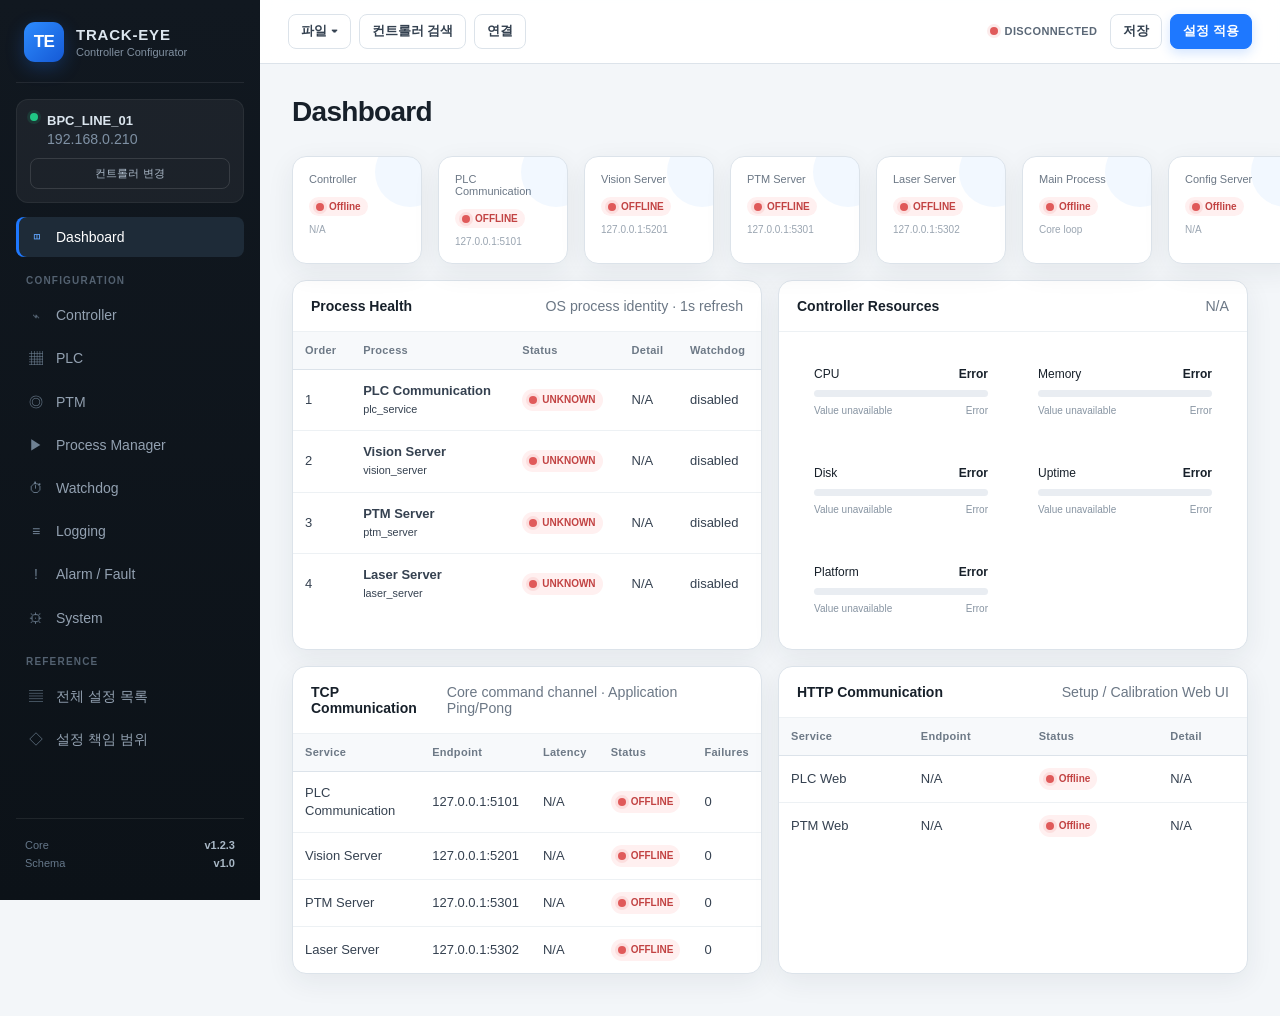
==== web/index.html @ 490f55fb "first commit" ====
<!DOCTYPE html>
<html lang="ko">
<head>
  <meta charset="UTF-8" />
  <meta name="viewport" content="width=device-width, initial-scale=1.0" />
  <title>TRACK-EYE Controller Configurator</title>
  <link rel="stylesheet" href="assets/css/styles.css" />
</head>
<body>
  <div class="app-shell">
    <aside class="sidebar">
      <div class="brand">
        <div class="brand-mark">TE</div>
        <div>
          <strong>TRACK-EYE</strong>
          <span>Controller Configurator</span>
        </div>
      </div>

      <div class="controller-summary">
        <div class="summary-row">
          <span class="status-dot online"></span>
          <div>
            <strong>BPC_LINE_01</strong>
            <small>192.168.0.210</small>
          </div>
        </div>
        <button class="ghost small" id="changeControllerBtn">컨트롤러 변경</button>
      </div>

      <nav class="nav" id="sidebarNav">
        <button class="nav-item active" data-view="dashboard"><span>◫</span>Dashboard</button>
        <div class="nav-label">CONFIGURATION</div>
        <button class="nav-item" data-view="controller"><span>⌁</span>Controller</button>
        <button class="nav-item" data-view="plc"><span>▦</span>PLC</button>
        <button class="nav-item" data-view="ptm"><span>◎</span>PTM</button>
        <button class="nav-item" data-view="services"><span>▶</span>Process Manager</button>
        <button class="nav-item" data-view="process"><span>⏱</span>Watchdog</button>
        <button class="nav-item" data-view="logging"><span>≡</span>Logging</button>
        <button class="nav-item" data-view="alarm"><span>!</span>Alarm / Fault</button>
        <button class="nav-item" data-view="system"><span>⚙</span>System</button>
        <div class="nav-label">REFERENCE</div>
        <button class="nav-item" data-view="settings"><span>▤</span>전체 설정 목록</button>
        <button class="nav-item" data-view="scope"><span>◇</span>설정 책임 범위</button>
      </nav>

      <div class="sidebar-footer">
        <div class="version-line"><span>Core</span><strong>v1.2.3</strong></div>
        <div class="version-line"><span>Schema</span><strong>v1.0</strong></div>
      </div>
    </aside>

    <main class="main">
      <header class="topbar">
        <div class="topbar-left">
          <div class="file-menu-wrap">
            <button class="toolbar-btn" id="fileMenuBtn">파일 ▾</button>
            <div class="dropdown hidden" id="fileMenu">
              <button data-file-action="new">새 파일</button>
              <button data-file-action="open">파일 불러오기</button>
              <button data-file-action="save">파일 저장</button>
              <div class="divider"></div>
              <button data-file-action="export">설정 내보내기</button>
            </div>
          </div>
          <button class="toolbar-btn" id="discoverBtn">컨트롤러 검색</button>
          <button class="toolbar-btn" id="connectBtn">연결 해제</button>
        </div>
        <div class="topbar-right">
          <span class="connection-badge"><span class="status-dot online"></span>CONNECTED</span>
          <button class="secondary" id="saveBtn">저장</button>
          <button class="primary" id="applyBtn">설정 적용</button>
        </div>
      </header>

      <section class="content">
        <div class="page-head">
          <div>
            <h1 id="pageTitle">Dashboard</h1>
          </div>
          <div class="page-actions" id="pageActions"></div>
        </div>

        <div id="viewRoot"></div>
      </section>
    </main>
  </div>

  <div class="modal-backdrop hidden" id="modalBackdrop">
    <div class="modal">
      <div class="modal-head">
        <div>
          <div class="eyebrow">UDP BROADCAST DISCOVERY</div>
          <h2>검색된 컨트롤러</h2>
        </div>
        <button class="icon-btn" id="closeModalBtn">×</button>
      </div>
      <div class="scan-line"><span></span></div>
      <div id="controllerResults"></div>
      <div class="modal-foot">
        <button class="secondary" id="rescanBtn">다시 검색</button>
        <button class="primary" id="selectControllerBtn">선택한 컨트롤러 연결</button>
      </div>
    </div>
  </div>

  <div class="external-web-modal hidden" id="externalWebModal" role="dialog" aria-modal="true" aria-labelledby="externalWebModalTitle">
    <div class="external-web-dialog">
      <div class="external-web-modal-head">
        <div>
          <strong id="externalWebModalTitle">Web UI</strong>
          <small class="mono" id="externalWebModalUrl"></small>
        </div>
        <button class="icon-btn" id="externalWebModalClose" type="button" aria-label="닫기">×</button>
      </div>
      <iframe id="externalWebModalFrame" title="External Web UI"></iframe>
    </div>
  </div>

  <div class="toast" id="toast"></div>
  <input type="file" id="projectFileInput" accept=".tre" hidden />

  <script src="assets/js/data.js"></script>
  <script src="assets/js/plc_map_data.js"></script>
  <script type="module" src="assets/js/app.js"></script>
</body>
</html>
---- web/assets/css/styles.css ----
:root {
  --bg: #f3f6f9;
  --panel: #ffffff;
  --panel-soft: #f8fafc;
  --text: #17202a;
  --muted: #6b7785;
  --line: #dce3ea;
  --line-strong: #c8d0d9;
  --nav: #111820;
  --nav-2: #1a232d;
  --accent: #1e78ff;
  --accent-soft: #e9f2ff;
  --green: #14a46f;
  --green-soft: #e9f8f2;
  --red: #d94b4b;
  --red-soft: #fff0f0;
  --orange: #e38b2c;
  --orange-soft: #fff4e7;
  --purple: #7057d9;
  --shadow: 0 8px 28px rgba(33, 48, 63, 0.07);
  --radius: 14px;
}

* { box-sizing: border-box; }
html, body { margin: 0; height: 100%; font-family: Inter, Pretendard, "Noto Sans KR", "Segoe UI", sans-serif; font-size: 17px; color: var(--text); background: var(--bg); }
button, input, select, textarea { font: inherit; }
button { cursor: pointer; }

.app-shell { min-height: 100vh; display: grid; grid-template-columns: 260px 1fr; }
.sidebar { background: linear-gradient(180deg, var(--nav), #0c1218); color: #dce6ef; padding: 22px 16px; display: flex; flex-direction: column; position: sticky; top: 0; height: 100vh; overflow: auto; }
.brand { display: flex; align-items: center; gap: 12px; padding: 0 8px 20px; border-bottom: 1px solid rgba(255,255,255,.08); }
.brand-mark { width: 40px; height: 40px; border-radius: 11px; background: linear-gradient(135deg, #2d8cff, #1559d5); display: grid; place-items: center; font-weight: 800; letter-spacing: -.5px; color: white; box-shadow: 0 6px 18px rgba(30,120,255,.25); }
.brand strong { display: block; font-size: 15px; letter-spacing: .8px; }
.brand span { display: block; margin-top: 3px; color: #8190a0; font-size: 11px; }
.controller-summary { margin: 16px 0 10px; padding: 13px; border-radius: 12px; background: rgba(255,255,255,.05); border: 1px solid rgba(255,255,255,.06); }
.summary-row { display: flex; gap: 9px; align-items: flex-start; }
.summary-row strong { display:block; font-size: 13px; }
.summary-row small { display:block; margin-top: 3px; color: #7f91a4; }
.status-dot { display: inline-block; width: 8px; height: 8px; border-radius: 50%; background: #8190a0; flex: none; }
.status-dot.online { background: #20c985; box-shadow: 0 0 0 3px rgba(32,201,133,.13); }
.status-dot.warn { background: #f0aa3c; box-shadow: 0 0 0 3px rgba(240,170,60,.12); }
.status-dot.offline { background: #e05a5a; box-shadow: 0 0 0 3px rgba(224,90,90,.12); }
.ghost.small { margin-top: 11px; width: 100%; padding: 7px 9px; background: transparent; border: 1px solid rgba(255,255,255,.12); color: #aebccb; border-radius: 8px; font-size: 11px; }
.nav { display: flex; flex-direction: column; gap: 3px; margin-top: 4px; }
.nav-label { color: #536170; font-size: 10px; font-weight: 700; letter-spacing: 1.2px; margin: 15px 10px 6px; }
.nav-item { border: 0; background: transparent; color: #93a1b1; padding: 11px 11px; text-align: left; border-radius: 8px; display: flex; align-items: center; gap: 11px; font-size: 14px; line-height: 1.3; transition: .15s ease; }
.nav-item span { width: 18px; text-align: center; color: #6f8193; }
.nav-item:hover { background: rgba(255,255,255,.05); color: white; }
.nav-item.active { background: #1e2b38; color: #fff; box-shadow: inset 3px 0 0 var(--accent); }
.nav-item.active span { color: #62a6ff; }
.sidebar-footer { margin-top: auto; padding: 14px 9px 3px; border-top: 1px solid rgba(255,255,255,.08); }
.version-line { display: flex; justify-content: space-between; margin: 6px 0; font-size: 11px; color: #657789; }
.version-line strong { color: #a9b8c6; font-weight: 600; }

.main { min-width: 0; }
.topbar { height: 64px; background: rgba(255,255,255,.93); backdrop-filter: blur(10px); border-bottom: 1px solid var(--line); display:flex; align-items:center; justify-content:space-between; padding: 0 28px; position: sticky; top: 0; z-index: 20; }
.topbar-left, .topbar-right { display:flex; align-items:center; gap:8px; }
.toolbar-btn, .secondary, .primary, .icon-btn { border-radius: 8px; border: 1px solid var(--line); background: white; color: #344150; padding: 8px 12px; font-size: 13px; line-height: 1.3; font-weight: 600; }
.toolbar-btn:hover, .secondary:hover { background: #f6f8fa; }
.primary { background: var(--accent); border-color: var(--accent); color: white; box-shadow: 0 4px 12px rgba(30,120,255,.2); }
.primary:hover { background:#126beb; }
.connection-badge { display:flex; align-items:center; gap:7px; color: #5b6877; font-size: 11px; font-weight: 700; margin-right: 5px; letter-spacing:.4px; }
.file-menu-wrap { position:relative; }
.dropdown { position:absolute; top: 39px; left:0; background:white; min-width:190px; padding:7px; border:1px solid var(--line); border-radius:10px; box-shadow:var(--shadow); z-index:100; }
.dropdown button { display:block; width:100%; text-align:left; padding:10px; border:0; border-radius:6px; background:transparent; color:#354252; font-size:13px; line-height:1.3; }
.dropdown button:hover { background:#f3f6f9; }
.dropdown .divider { height:1px; background:var(--line); margin:5px 0; }
.hidden { display:none !important; }

.content { padding: 28px 32px 42px; max-width: 1680px; margin: 0 auto; }
.page-head { display:flex; justify-content:space-between; gap:20px; align-items:flex-end; margin-bottom:22px; }
.page-head h1 { margin: 4px 0 6px; font-size: 28px; letter-spacing:-.7px; }
.page-head p { margin:0; color:var(--muted); font-size:13px; }
.eyebrow { color:#7d8b99; font-size:10px; letter-spacing:1.3px; font-weight:700; }
.page-actions { display:flex; gap:8px; }

.grid { display:grid; gap:16px; }
.grid.status { grid-template-columns: repeat(7, minmax(130px,1fr)); }
.grid.two { grid-template-columns: 1fr 1fr; }
.grid.three { grid-template-columns: repeat(3,1fr); }
.card { background:var(--panel); border:1px solid var(--line); border-radius:var(--radius); box-shadow:var(--shadow); }
.card-head { display:flex; justify-content:space-between; align-items:center; padding:17px 18px; border-bottom:1px solid #edf1f4; }
.card-head h3 { margin:0; font-size:14px; }
.card-head small { color:var(--muted); }
.card-body { padding:18px; }
.status-card { padding:16px; min-height:104px; position:relative; overflow:hidden; }
.status-card:after { content:""; position:absolute; width:70px; height:70px; border-radius:50%; background:rgba(30,120,255,.055); right:-24px; top:-20px; }
.status-card .kicker { font-size:11px; color:var(--muted); margin-bottom:12px; }
.status-card strong { font-size:14px; display:flex; align-items:center; gap:8px; }
.status-card small { display:block; margin-top:8px; color:#9aa5b1; font-size:10px; }

.section-gap { margin-top:16px; }
.table-wrap { overflow:auto; }
table { width:100%; border-collapse:collapse; }
th { background:#f7f9fb; color:#6d7986; font-size:11px; line-height:1.35; text-transform:none; letter-spacing:.3px; text-align:left; padding:11px 12px; border-bottom:1px solid var(--line); white-space:nowrap; }
td { padding:12px; border-bottom:1px solid #edf1f4; font-size:13px; line-height:1.4; color:#354150; vertical-align:middle; }
tr:last-child td { border-bottom:0; }
tr:hover td { background:#fbfcfd; }
.badge { display:inline-flex; align-items:center; gap:5px; padding:4px 7px; border-radius:999px; font-size:10px; font-weight:700; }
.badge.green { background:var(--green-soft); color:#0b8a5b; }
.badge.red { background:var(--red-soft); color:#c24343; }
.badge.orange { background:var(--orange-soft); color:#bf711e; }
.badge.blue { background:var(--accent-soft); color:#2165c5; }
.badge.purple { background:#f0edff; color:#604bbb; }

.resource-row { display:grid; grid-template-columns: 1fr 1fr; gap:16px; }
.resource { padding:17px; }
.resource-head { display:flex; justify-content:space-between; font-size:12px; margin-bottom:9px; }
.progress { height:7px; background:#e9edf2; border-radius:999px; overflow:hidden; }
.progress > i { display:block; height:100%; border-radius:999px; background:linear-gradient(90deg,#2c83ff,#1c68dc); }
.resource-meta { display:flex; justify-content:space-between; color:#8794a2; font-size:10px; margin-top:8px; }

.tabs { display:flex; gap:6px; padding:7px; background:#edf2f6; width:max-content; border-radius:10px; margin-bottom:16px; flex-wrap:wrap; }
.tab { border:0; background:transparent; color:#687583; border-radius:7px; padding:7px 11px; font-size:11px; font-weight:700; }
.tab.active { background:white; color:#263545; box-shadow:0 2px 7px rgba(0,0,0,.06); }
.form-card { padding:0; }
.form-section-title { padding:17px 20px 11px; font-size:13px; font-weight:750; color:#263545; }
.form-grid { display:grid; grid-template-columns:repeat(2,minmax(260px,1fr)); border-top:1px solid #edf1f4; }
.form-field { display:grid; grid-template-columns: minmax(145px,.72fr) minmax(160px,1fr); gap:18px; align-items:center; min-height:68px; padding:12px 18px; border-bottom:1px solid #edf1f4; }
.form-field:nth-child(odd) { border-right:1px solid #edf1f4; }
.field-label strong { display:block; font-size:12px; margin-bottom:4px; }
.field-label small { color:#8995a2; font-size:10px; line-height:1.35; display:block; }
.field-control input, .field-control select, .field-control textarea { width:100%; border:1px solid var(--line-strong); border-radius:7px; padding:8px 10px; background:white; color:#263545; font-size:12px; outline:none; }
.field-control input:focus, .field-control select:focus, .field-control textarea:focus { border-color:#7fb1f9; box-shadow:0 0 0 3px rgba(30,120,255,.08); }
.field-control input[readonly] { background:#f5f7f9; color:#74818f; }
.field-control textarea { min-height:68px; resize:vertical; }
.switch { position:relative; width:38px; height:21px; display:inline-block; }
.switch input { opacity:0; width:0; height:0; }
.slider { position:absolute; inset:0; border-radius:999px; background:#bec7d0; transition:.2s; }
.slider:before { content:""; position:absolute; width:15px; height:15px; left:3px; top:3px; border-radius:50%; background:white; transition:.2s; box-shadow:0 1px 4px rgba(0,0,0,.25); }
.switch input:checked + .slider { background:var(--accent); }
.switch input:checked + .slider:before { transform:translateX(17px); }
.priority { margin-left:7px; font-size:9px; font-weight:700; padding:2px 5px; border-radius:4px; vertical-align:1px; }
.priority.required { background:#e9f2ff; color:#2865b9; }
.priority.recommended { background:#eef7f3; color:#328263; }
.priority.optional { background:#f4f2f8; color:#75688b; }
.priority.advanced { background:#fff2dd; color:#ac6d19; }

.searchbar { display:flex; gap:8px; align-items:center; margin-bottom:12px; }
.searchbar input, .searchbar select { border:1px solid var(--line); background:white; border-radius:8px; padding:9px 10px; font-size:12px; min-width:180px; }
.searchbar input { flex:1; min-width:260px; }
.count-pill { font-size:10px; color:#6e7b88; background:#edf2f6; border-radius:999px; padding:6px 9px; }

.process-card { display:grid; grid-template-columns:50px 1.3fr 1.7fr repeat(3,.7fr) 1.2fr auto; align-items:center; gap:10px; padding:13px 15px; border-bottom:1px solid #edf1f4; }
.process-card:last-child { border-bottom:0; }
.process-order { width:31px; height:31px; display:grid; place-items:center; border-radius:8px; background:#eef4fb; color:#376ba9; font-weight:800; font-size:11px; }
.process-name strong { display:block; font-size:12px; }
.process-name small, .process-role { color:#7e8a97; font-size:10px; }
.process-actions { display:flex; gap:5px; flex-wrap:wrap; }
.mini-btn { border:1px solid var(--line); background:white; padding:6px 8px; border-radius:6px; font-size:10px; color:#425061; }
.mini-btn:hover { background:#f5f8fa; }
.mini-btn:disabled { opacity:.45; cursor:not-allowed; background:#f7f9fb; }

.scope-grid { display:grid; grid-template-columns:repeat(4,1fr); gap:14px; }
.scope-card { padding:16px; }
.scope-card h3 { margin:0 0 12px; font-size:13px; }
.scope-card ul { padding:0; margin:0; list-style:none; }
.scope-card li { font-size:11px; color:#667381; padding:7px 0; border-bottom:1px dashed #e2e7eb; line-height:1.4; }
.scope-card li:last-child { border-bottom:0; }

.notice { border:1px solid #f0d8aa; background:#fff9ed; color:#7f642b; border-radius:10px; padding:12px 14px; font-size:11px; line-height:1.5; }
.empty { text-align:center; color:#8d99a5; padding:50px 20px; }

.modal-backdrop { position:fixed; inset:0; background:rgba(12,18,24,.58); z-index:200; display:grid; place-items:center; padding:20px; }
.modal { width:min(780px, 96vw); background:white; border-radius:16px; box-shadow:0 30px 80px rgba(0,0,0,.25); overflow:hidden; }
.modal-head { display:flex; align-items:center; justify-content:space-between; padding:20px 22px 15px; }
.modal-head h2 { margin:4px 0 0; font-size:20px; }
.icon-btn { width:34px; height:34px; padding:0; font-size:20px; }
.scan-line { height:2px; background:#e8edf2; overflow:hidden; }
.scan-line span { display:block; height:100%; width:35%; background:linear-gradient(90deg,transparent,#2d86ff,transparent); animation:scan 1.4s infinite linear; }
@keyframes scan { from{ transform:translateX(-110%);} to{transform:translateX(320%);} }
.controller-result { display:grid; grid-template-columns:auto 1fr auto auto; gap:14px; align-items:center; padding:14px 22px; border-bottom:1px solid #edf1f4; }
.controller-result:hover { background:#fbfcfd; }
.controller-result.selected { background:#f1f7ff; }
.controller-result input { accent-color:var(--accent); }
.controller-result strong { display:block; font-size:12px; }
.controller-result small { color:#84909c; font-size:10px; }
.modal-foot { display:flex; justify-content:flex-end; gap:8px; padding:15px 22px 20px; background:#f8fafb; }
.toast { position:fixed; right:24px; bottom:24px; background:#17222d; color:white; padding:11px 15px; border-radius:9px; font-size:12px; box-shadow:0 10px 30px rgba(0,0,0,.2); opacity:0; transform:translateY(10px); pointer-events:none; transition:.2s; z-index:300; }
.toast.show { opacity:1; transform:translateY(0); }

@media (max-width: 1200px) {
  .grid.status { grid-template-columns: repeat(4, 1fr); }
  .form-grid { grid-template-columns: 1fr; }
  .form-field:nth-child(odd) { border-right:0; }
  .scope-grid { grid-template-columns:repeat(2,1fr); }
  .process-card { grid-template-columns:44px 1fr 1.5fr repeat(2,.7fr) auto; }
  .process-card .hide-mid { display:none; }
}
@media (max-width: 820px) {
  .app-shell { grid-template-columns:1fr; }
  .sidebar { position:relative; height:auto; }
  .nav { display:grid; grid-template-columns:repeat(2,1fr); }
  .nav-label { grid-column:1/-1; }
  .main { min-width:0; }
  .topbar { position:relative; padding:10px 14px; height:auto; flex-wrap:wrap; gap:8px; }
  .content { padding:20px 14px 34px; }
  .grid.status { grid-template-columns:repeat(2,1fr); }
  .grid.two, .grid.three, .resource-row, .scope-grid { grid-template-columns:1fr; }
  .form-field { grid-template-columns:1fr; gap:8px; }
  .page-head { align-items:flex-start; flex-direction:column; }
}

/* ===== TRACK-EYE v2 additions ===== */
.mono, .mono-cell, .process-script, .memory-range, .api-console pre {
  font-family: "Cascadia Code", "SFMono-Regular", Consolas, "Liberation Mono", monospace;
}
.address-input-wrap { display:grid; grid-template-columns:1fr auto; gap:8px; align-items:center; }
.address-input-wrap span { color:#8b97a3; font-size:9px; white-space:nowrap; }
.input-invalid { border-color:#d94b4b !important; box-shadow:0 0 0 3px rgba(217,75,75,.09) !important; }

.metric-pairs { display:grid; grid-template-columns:1fr 1fr; gap:10px; }
.metric-pairs > div { border:1px solid #e6ebef; background:#fafbfd; border-radius:10px; padding:13px; }
.metric-pairs span, .metric-pairs small { display:block; color:#7c8996; font-size:10px; }
.metric-pairs strong { display:block; font-size:16px; margin:5px 0 4px; letter-spacing:-.3px; }
.notice.compact { padding:10px 12px; font-size:10.5px; }

.map-card { overflow:hidden; }
.map-head { gap:16px; }
.map-base-chips { display:flex; gap:6px; flex-wrap:wrap; justify-content:flex-end; }
.map-toolbar { padding:14px 16px 10px; border-bottom:1px solid #edf1f4; background:#fbfcfd; }
.map-sheet-tabs { display:flex; flex-wrap:wrap; gap:6px; margin-bottom:10px; }
.map-sheet-tab { border:1px solid #dbe3ea; background:white; color:#667482; padding:7px 10px; border-radius:7px; font-size:10.5px; font-weight:700; }
.map-sheet-tab:hover { background:#f6f9fc; }
.map-sheet-tab.active { border-color:#8ebcff; background:#edf5ff; color:#215fae; }
.map-filter-row { display:flex; align-items:center; gap:9px; }
.map-filter-row input { flex:1; min-width:240px; border:1px solid var(--line); border-radius:8px; background:white; padding:9px 10px; font-size:11px; }
.check-inline { display:flex; align-items:center; gap:6px; color:#61707e; font-size:10.5px; white-space:nowrap; }
.check-inline input { accent-color:var(--accent); }
.map-title-block { padding:14px 17px; border-bottom:1px solid #edf1f4; }
.map-title-block strong { display:block; font-size:13px; }
.map-title-block small { display:block; color:#84909c; margin-top:4px; line-height:1.4; }
.map-table-wrap { max-height:640px; overflow:auto; }
.map-table { min-width:960px; }
.map-table th { position:sticky; top:0; z-index:2; box-shadow:0 1px 0 var(--line); }
.map-table td { font-size:11px; line-height:1.45; }
.map-table .mono-cell { color:#245d9d; font-weight:700; white-space:nowrap; }
.map-table.compact { min-width:520px; }
.map-table.compact td { padding:9px 11px; }
.code-section-grid { padding:16px; display:grid; grid-template-columns:repeat(2,minmax(380px,1fr)); gap:14px; background:#f8fafc; }
.code-section { background:white; border:1px solid var(--line); border-radius:10px; overflow:hidden; }
.code-section-title { padding:12px 13px; font-size:11px; font-weight:800; border-bottom:1px solid #e8edf1; display:flex; align-items:center; justify-content:space-between; }

.memory-layout { padding:18px; }
.memory-row { display:grid; grid-template-columns:190px 1fr 145px; gap:14px; align-items:center; margin:13px 0; }
.memory-label strong { display:block; font-size:11px; }
.memory-label small { color:#8a96a2; font-size:9.5px; }
.memory-track { height:14px; background:#edf1f5; border-radius:999px; overflow:hidden; position:relative; }
.memory-segment { display:block; height:100%; border-radius:999px; min-width:18px; }
.memory-segment.seg-1 { background:linear-gradient(90deg,#1f78f0,#5aa3ff); }
.memory-segment.seg-2 { background:linear-gradient(90deg,#7057d9,#9b89ed); }
.memory-segment.seg-3 { background:linear-gradient(90deg,#14a46f,#53c69c); }
.memory-range { text-align:right; font-size:10px; color:#566575; }
.memory-footer { margin-left:204px; display:flex; justify-content:space-between; color:#9aa5af; font-size:9px; border-top:1px dashed #dce3e9; padding-top:7px; }
.memory-note { margin:0 18px 18px; }

.command-center { overflow:hidden; }
.command-grid { padding:16px; display:grid; grid-template-columns:repeat(4,minmax(170px,1fr)); gap:9px; }
.command-btn { text-align:left; min-height:70px; border-radius:10px; padding:11px 12px; background:white; border:1px solid #dbe3ea; color:#344150; transition:.15s; }
.command-btn strong { display:block; font-size:11px; margin-bottom:5px; }
.command-btn span { display:block; color:#7c8996; font-size:9.5px; line-height:1.35; }
.command-btn:hover { transform:translateY(-1px); box-shadow:0 6px 15px rgba(35,52,70,.07); }
.command-read { border-left:3px solid #14a46f; }
.command-write { border-left:3px solid #1e78ff; }
.command-action { border-left:3px solid #e38b2c; }
.danger-btn { border-color:#f1caca; background:#fff7f7; border-left:3px solid #d94b4b; }
.danger-btn strong { color:#bc3e3e; }
.api-console { margin:0 16px 16px; border:1px solid #dce3ea; border-radius:10px; overflow:hidden; background:#121a22; color:#d7e4ee; }
.api-console-head { display:flex; justify-content:space-between; padding:8px 11px; background:#1b2732; border-bottom:1px solid rgba(255,255,255,.08); font-size:9.5px; color:#9eb0c0; }
.api-console pre { margin:0; padding:12px; min-height:86px; max-height:190px; overflow:auto; font-size:10px; line-height:1.5; }

.module-grid { display:grid; grid-template-columns:repeat(2,minmax(360px,1fr)); gap:14px; }
.command-log-card { margin-top:16px; }
.command-log-card .api-console { margin:0; border:0; border-radius:inherit; }
.module-card { overflow:hidden; }
.module-head { display:flex; justify-content:space-between; align-items:flex-start; padding:14px 15px; border-bottom:1px solid #edf1f4; }
.module-head > div:first-child { display:grid; grid-template-columns:auto 1fr; column-gap:8px; align-items:center; }
.module-head strong { font-size:12px; }
.module-head small { grid-column:2; display:block; color:#8794a0; font-size:9.5px; margin-top:3px; }
.module-body { padding:12px 15px 5px; display:grid; gap:9px; }
.module-body label { display:grid; grid-template-columns:125px 1fr; align-items:center; gap:10px; }
.module-body label > span { font-size:9.5px; color:#6e7c89; }
.module-body input { width:100%; border:1px solid #d4dde5; background:#fff; border-radius:7px; padding:8px 9px; color:#2f3d4a; font-size:10px; }
.module-actions { padding:10px 15px 14px; display:flex; gap:6px; justify-content:flex-end; }
.primary-lite { background:#edf5ff; border-color:#c9dfff; color:#1d66c5; }
.mini-btn.stop { background:#fff1f1; border-color:#f1c5c5; color:#a94141; }
.mini-btn.restart { background:#fff7eb; border-color:#f0d8b2; color:#9d611d; }

.process-card-v2 { grid-template-columns:50px 1.1fr 1.5fr 1.8fr .7fr 1fr auto; }
.process-script { white-space:nowrap; overflow:hidden; text-overflow:ellipsis; font-size:9.5px; color:#536373; background:#f7f9fb; border:1px solid #e5eaee; border-radius:6px; padding:6px 7px; }

.external-frame-card { overflow:hidden; }
.external-frame-wrap { position:relative; height:calc(100vh - 170px); min-height:570px; background:#f5f7f9; }
.external-frame-wrap iframe { display:block; width:100%; height:100%; border:0; background:white; }
.external-frame-toolbar { position:absolute; z-index:3; top:10px; right:10px; display:flex; align-items:center; gap:10px; max-width:calc(100% - 20px); padding:7px 8px 7px 12px; border:1px solid rgba(200,208,217,.9); border-radius:10px; background:rgba(255,255,255,.94); box-shadow:0 4px 14px rgba(33,48,63,.12); backdrop-filter:blur(8px); }
.external-frame-toolbar strong { flex:none; font-size:12px; }
.external-frame-url { overflow:hidden; color:#4d6f98; font-size:10px; text-decoration:none; text-overflow:ellipsis; white-space:nowrap; }
.external-frame-url:hover { color:var(--accent); text-decoration:underline; }
.external-frame-toolbar button { flex:none; padding:6px 9px; font-size:11px; }
.external-frame-state { position:absolute; z-index:2; inset:0; display:flex; flex-direction:column; align-items:center; justify-content:center; gap:8px; padding:24px; text-align:center; background:#f8fafc; color:#526171; }
.external-frame-state strong { font-size:15px; color:#344150; }
.external-frame-state small { font-size:11px; }
html.external-frame-view, body.external-frame-view { overflow:hidden; }
.external-frame-view .app-shell, .external-frame-view .main { height:100vh; min-height:0; }
.external-frame-view .main { display:flex; flex-direction:column; overflow:hidden; }
.external-frame-view .content { display:flex; flex:1; flex-direction:column; width:100%; min-height:0; padding-bottom:16px; }
.external-frame-view .page-head { display:none; }
.external-frame-view #viewRoot { display:flex; flex:1; flex-direction:column; min-height:0; }
.external-frame-view #viewRoot > .tabs { flex:none; }
.external-frame-view .external-frame-card { flex:1; min-height:0; }
.external-frame-view .external-frame-wrap { height:100%; min-height:0; }
.external-web-modal { position:fixed; z-index:400; inset:0; display:grid; place-items:center; padding:20px; background:rgba(12,18,24,.7); }
.external-web-dialog { display:flex; flex-direction:column; width:min(1500px,96vw); height:min(900px,92vh); overflow:hidden; border:1px solid rgba(255,255,255,.18); border-radius:16px; background:#fff; box-shadow:0 30px 90px rgba(0,0,0,.34); }
.external-web-modal-head { display:flex; flex:none; align-items:center; justify-content:space-between; gap:18px; padding:12px 14px 12px 18px; border-bottom:1px solid var(--line); background:#f8fafc; }
.external-web-modal-head > div { min-width:0; }
.external-web-modal-head strong, .external-web-modal-head small { display:block; }
.external-web-modal-head strong { font-size:13px; }
.external-web-modal-head small { overflow:hidden; margin-top:3px; color:var(--muted); font-size:10px; text-overflow:ellipsis; white-space:nowrap; }
.external-web-dialog iframe { flex:1; width:100%; min-height:0; border:0; background:#fff; }
.shm-table-wrap { max-height:520px; overflow:auto; }
.shm-word-table { min-width:1320px; table-layout:fixed; }
.shm-word-table th { position:sticky; top:0; z-index:2; white-space:nowrap; box-shadow:0 1px 0 var(--line); }
.shm-word-table th:first-child, .shm-word-table td:first-child { width:92px; position:sticky; left:0; z-index:1; background:#fff; }
.shm-word-table thead th:first-child { z-index:3; background:#f6f8fa; }
.shm-word-table th:nth-last-child(-n+2), .shm-word-table td:nth-last-child(-n+2) { width:82px; }
.shm-word-table td { padding:7px 8px; text-align:center; font-size:10px; }
.shm-word-table .shm-bit { width:48px; font-family:Consolas, monospace; color:#536373; }

@media (max-width: 1350px) {
  .command-grid { grid-template-columns:repeat(2,1fr); }
  .code-section-grid { grid-template-columns:1fr; }
  .process-card-v2 { grid-template-columns:44px 1fr 1.4fr 1.5fr .7fr auto; }
  .process-card-v2 .process-role:nth-of-type(2) { display:none; }
}

@media (max-width: 1050px) {
  .module-grid { grid-template-columns:1fr; }
  .memory-row { grid-template-columns:160px 1fr; }
  .memory-range { grid-column:2; text-align:left; }
  .memory-footer { margin-left:174px; }
}

@media (max-width: 820px) {
  .command-grid { grid-template-columns:1fr; }
  .map-filter-row { align-items:stretch; flex-direction:column; }
  .map-filter-row input { min-width:0; }
  .metric-pairs { grid-template-columns:1fr; }
  .memory-row { grid-template-columns:1fr; gap:6px; }
  .memory-range { grid-column:auto; }
  .memory-footer { margin-left:0; }
  .module-body label { grid-template-columns:1fr; gap:4px; }
  .external-frame-wrap { height:calc(100vh - 150px); min-height:420px; }
  .external-frame-toolbar { left:10px; }
}
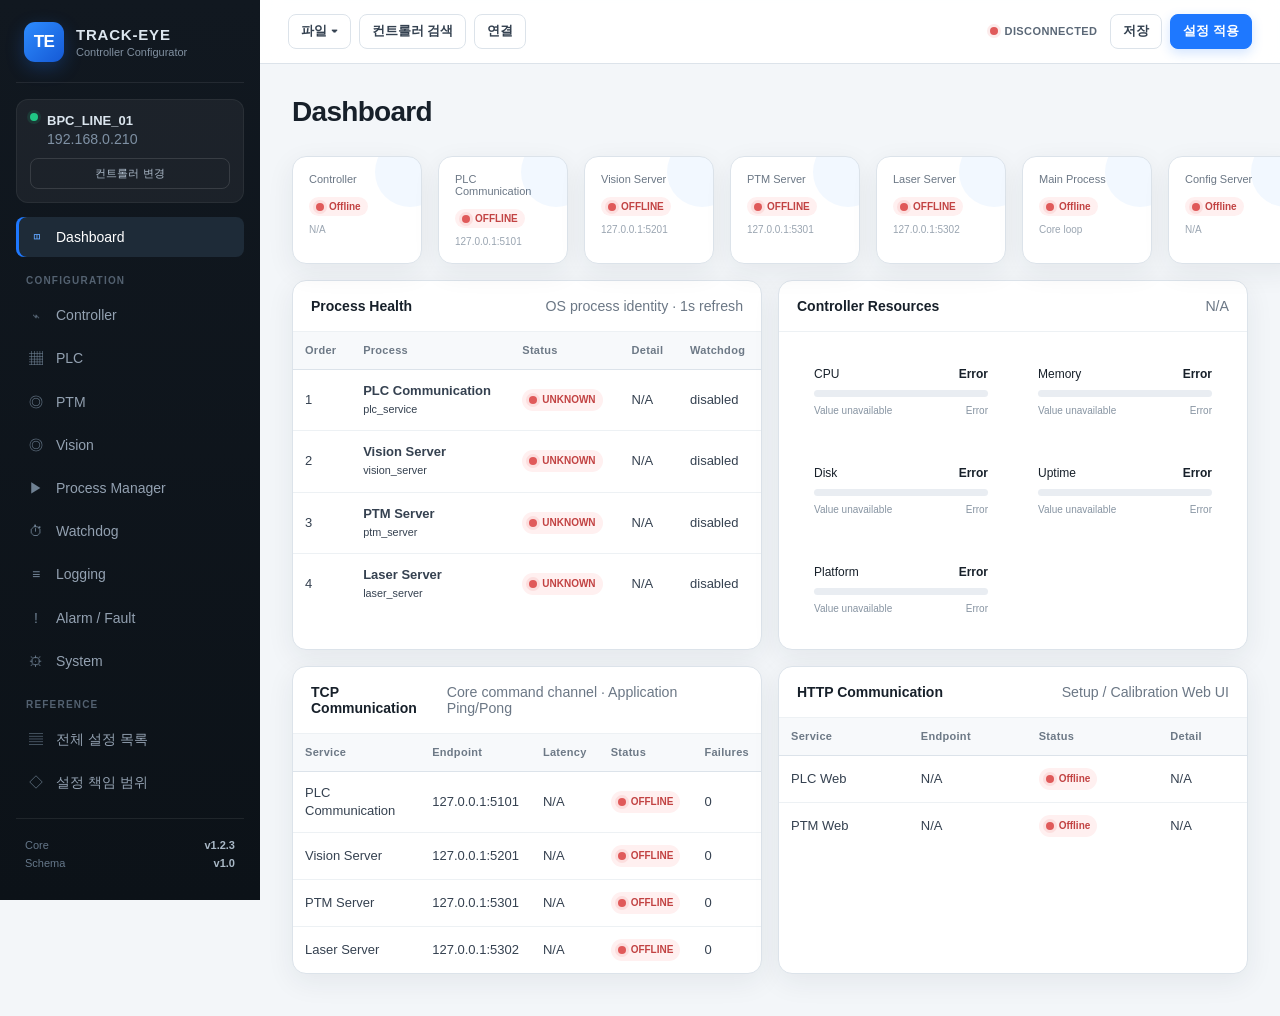
==== commit 3fe2cf37: "비전 준비" ====
--- a/web/index.html
+++ b/web/index.html
@@ -34,6 +34,7 @@
         <button class="nav-item" data-view="controller"><span>⌁</span>Controller</button>
         <button class="nav-item" data-view="plc"><span>▦</span>PLC</button>
         <button class="nav-item" data-view="ptm"><span>◎</span>PTM</button>
+        <button class="nav-item" data-view="vision"><span>◎</span>Vision</button>
         <button class="nav-item" data-view="services"><span>▶</span>Process Manager</button>
         <button class="nav-item" data-view="process"><span>⏱</span>Watchdog</button>
         <button class="nav-item" data-view="logging"><span>≡</span>Logging</button>
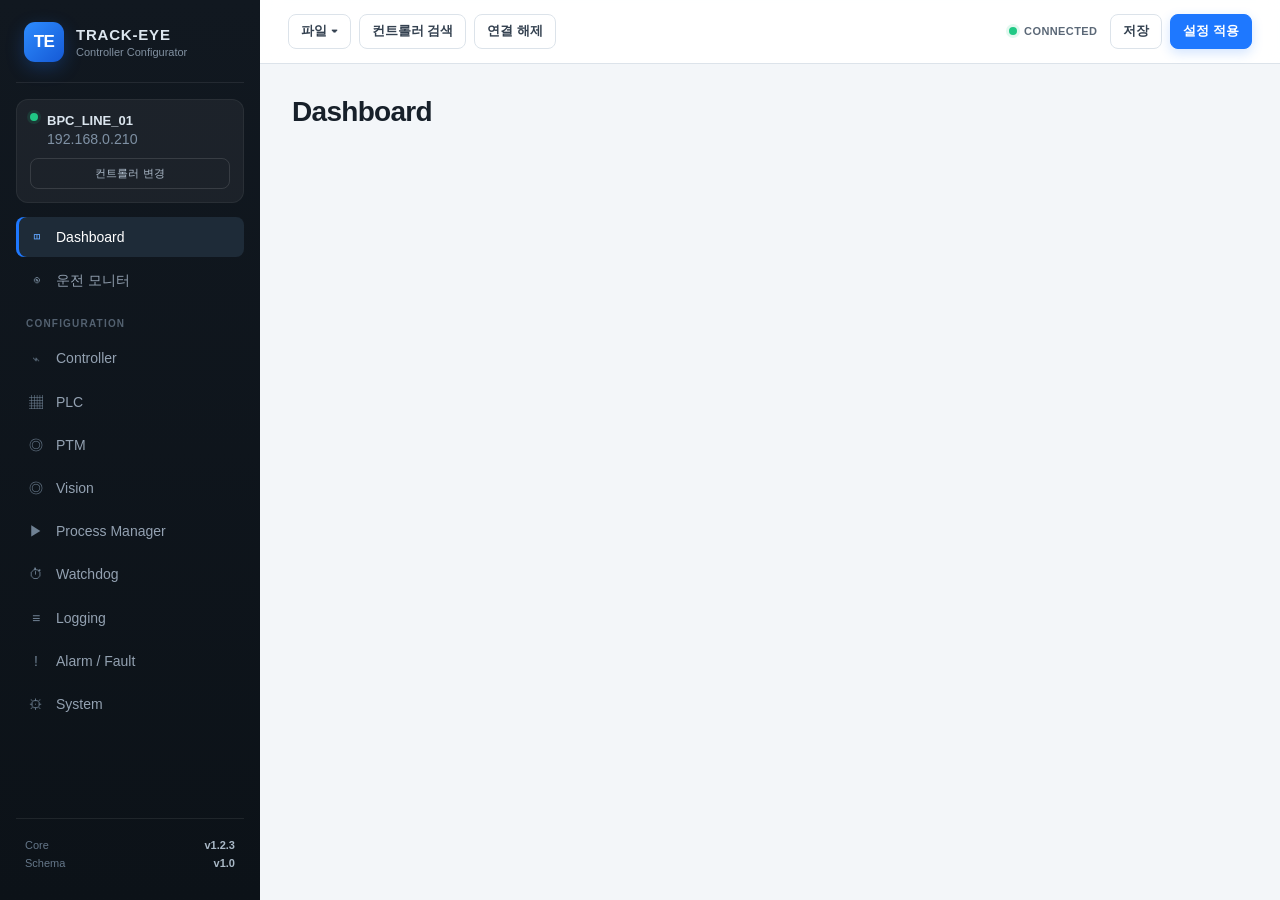
==== commit aa62df4c: "PLC 쓰기 이상  수정" ====
--- a/web/index.html
+++ b/web/index.html
@@ -30,6 +30,7 @@
 
       <nav class="nav" id="sidebarNav">
         <button class="nav-item active" data-view="dashboard"><span>◫</span>Dashboard</button>
+        <button class="nav-item" data-view="monitor"><span>◉</span>운전 모니터</button>
         <div class="nav-label">CONFIGURATION</div>
         <button class="nav-item" data-view="controller"><span>⌁</span>Controller</button>
         <button class="nav-item" data-view="plc"><span>▦</span>PLC</button>
@@ -40,9 +41,6 @@
         <button class="nav-item" data-view="logging"><span>≡</span>Logging</button>
         <button class="nav-item" data-view="alarm"><span>!</span>Alarm / Fault</button>
         <button class="nav-item" data-view="system"><span>⚙</span>System</button>
-        <div class="nav-label">REFERENCE</div>
-        <button class="nav-item" data-view="settings"><span>▤</span>전체 설정 목록</button>
-        <button class="nav-item" data-view="scope"><span>◇</span>설정 책임 범위</button>
       </nav>
 
       <div class="sidebar-footer">
--- a/web/assets/css/styles.css
+++ b/web/assets/css/styles.css
@@ -110,7 +110,7 @@
 .progress > i { display:block; height:100%; border-radius:999px; background:linear-gradient(90deg,#2c83ff,#1c68dc); }
 .resource-meta { display:flex; justify-content:space-between; color:#8794a2; font-size:10px; margin-top:8px; }
 
-.tabs { display:flex; gap:6px; padding:7px; background:#edf2f6; width:max-content; border-radius:10px; margin-bottom:16px; flex-wrap:wrap; }
+.tabs { display:flex; gap:6px; padding:7px; background:#edf2f6; width:max-content; max-width:100%; border-radius:10px; margin-bottom:16px; flex-wrap:wrap; }
 .tab { border:0; background:transparent; color:#687583; border-radius:7px; padding:7px 11px; font-size:11px; font-weight:700; }
 .tab.active { background:white; color:#263545; box-shadow:0 2px 7px rgba(0,0,0,.06); }
 .form-card { padding:0; }
@@ -124,6 +124,12 @@
 .field-control input:focus, .field-control select:focus, .field-control textarea:focus { border-color:#7fb1f9; box-shadow:0 0 0 3px rgba(30,120,255,.08); }
 .field-control input[readonly] { background:#f5f7f9; color:#74818f; }
 .field-control textarea { min-height:68px; resize:vertical; }
+.config-note { margin:0; padding:13px 20px 0; color:var(--muted); font-size:11px; line-height:1.5; }
+.config-actions { display:flex; align-items:center; flex-wrap:wrap; gap:8px; padding:16px 20px 20px; }
+.config-actions button:disabled { opacity:.5; cursor:not-allowed; }
+.config-pending { color:#9a651b; font-size:11px; }
+.resource-warning .progress > i { background:var(--orange); }
+.resource-warning .resource-meta span:last-child { color:#ac6d19; font-weight:700; }
 .switch { position:relative; width:38px; height:21px; display:inline-block; }
 .switch input { opacity:0; width:0; height:0; }
 .slider { position:absolute; inset:0; border-radius:999px; background:#bec7d0; transition:.2s; }
@@ -151,12 +157,6 @@
 .mini-btn:hover { background:#f5f8fa; }
 .mini-btn:disabled { opacity:.45; cursor:not-allowed; background:#f7f9fb; }
 
-.scope-grid { display:grid; grid-template-columns:repeat(4,1fr); gap:14px; }
-.scope-card { padding:16px; }
-.scope-card h3 { margin:0 0 12px; font-size:13px; }
-.scope-card ul { padding:0; margin:0; list-style:none; }
-.scope-card li { font-size:11px; color:#667381; padding:7px 0; border-bottom:1px dashed #e2e7eb; line-height:1.4; }
-.scope-card li:last-child { border-bottom:0; }
 
 .notice { border:1px solid #f0d8aa; background:#fff9ed; color:#7f642b; border-radius:10px; padding:12px 14px; font-size:11px; line-height:1.5; }
 .empty { text-align:center; color:#8d99a5; padding:50px 20px; }
@@ -175,7 +175,10 @@
 .controller-result input { accent-color:var(--accent); }
 .controller-result strong { display:block; font-size:12px; }
 .controller-result small { color:#84909c; font-size:10px; }
+#controllerResults { max-height:min(55vh, 470px); overflow:auto; }
+#controllerResults > p { padding:16px 22px; color:var(--muted); font-size:12px; }
 .modal-foot { display:flex; justify-content:flex-end; gap:8px; padding:15px 22px 20px; background:#f8fafb; }
+.modal-foot button:disabled { opacity:.5; cursor:not-allowed; }
 .toast { position:fixed; right:24px; bottom:24px; background:#17222d; color:white; padding:11px 15px; border-radius:9px; font-size:12px; box-shadow:0 10px 30px rgba(0,0,0,.2); opacity:0; transform:translateY(10px); pointer-events:none; transition:.2s; z-index:300; }
 .toast.show { opacity:1; transform:translateY(0); }
 
@@ -183,12 +186,13 @@
   .grid.status { grid-template-columns: repeat(4, 1fr); }
   .form-grid { grid-template-columns: 1fr; }
   .form-field:nth-child(odd) { border-right:0; }
-  .scope-grid { grid-template-columns:repeat(2,1fr); }
   .process-card { grid-template-columns:44px 1fr 1.5fr repeat(2,.7fr) auto; }
   .process-card .hide-mid { display:none; }
 }
 @media (max-width: 820px) {
   .app-shell { grid-template-columns:1fr; }
+  .controller-result { grid-template-columns:auto 1fr; }
+  .controller-result > .badge { grid-column:2; justify-self:start; }
   .sidebar { position:relative; height:auto; }
   .nav { display:grid; grid-template-columns:repeat(2,1fr); }
   .nav-label { grid-column:1/-1; }
@@ -196,7 +200,7 @@
   .topbar { position:relative; padding:10px 14px; height:auto; flex-wrap:wrap; gap:8px; }
   .content { padding:20px 14px 34px; }
   .grid.status { grid-template-columns:repeat(2,1fr); }
-  .grid.two, .grid.three, .resource-row, .scope-grid { grid-template-columns:1fr; }
+  .grid.two, .grid.three, .resource-row { grid-template-columns:1fr; }
   .form-field { grid-template-columns:1fr; gap:8px; }
   .page-head { align-items:flex-start; flex-direction:column; }
 }
@@ -352,3 +356,5 @@
   .external-frame-wrap { height:calc(100vh - 150px); min-height:420px; }
   .external-frame-toolbar { left:10px; }
 }
+
+.monitor-notice { padding:16px; margin-bottom:14px; color:#a53232; background:#fff5f5; }
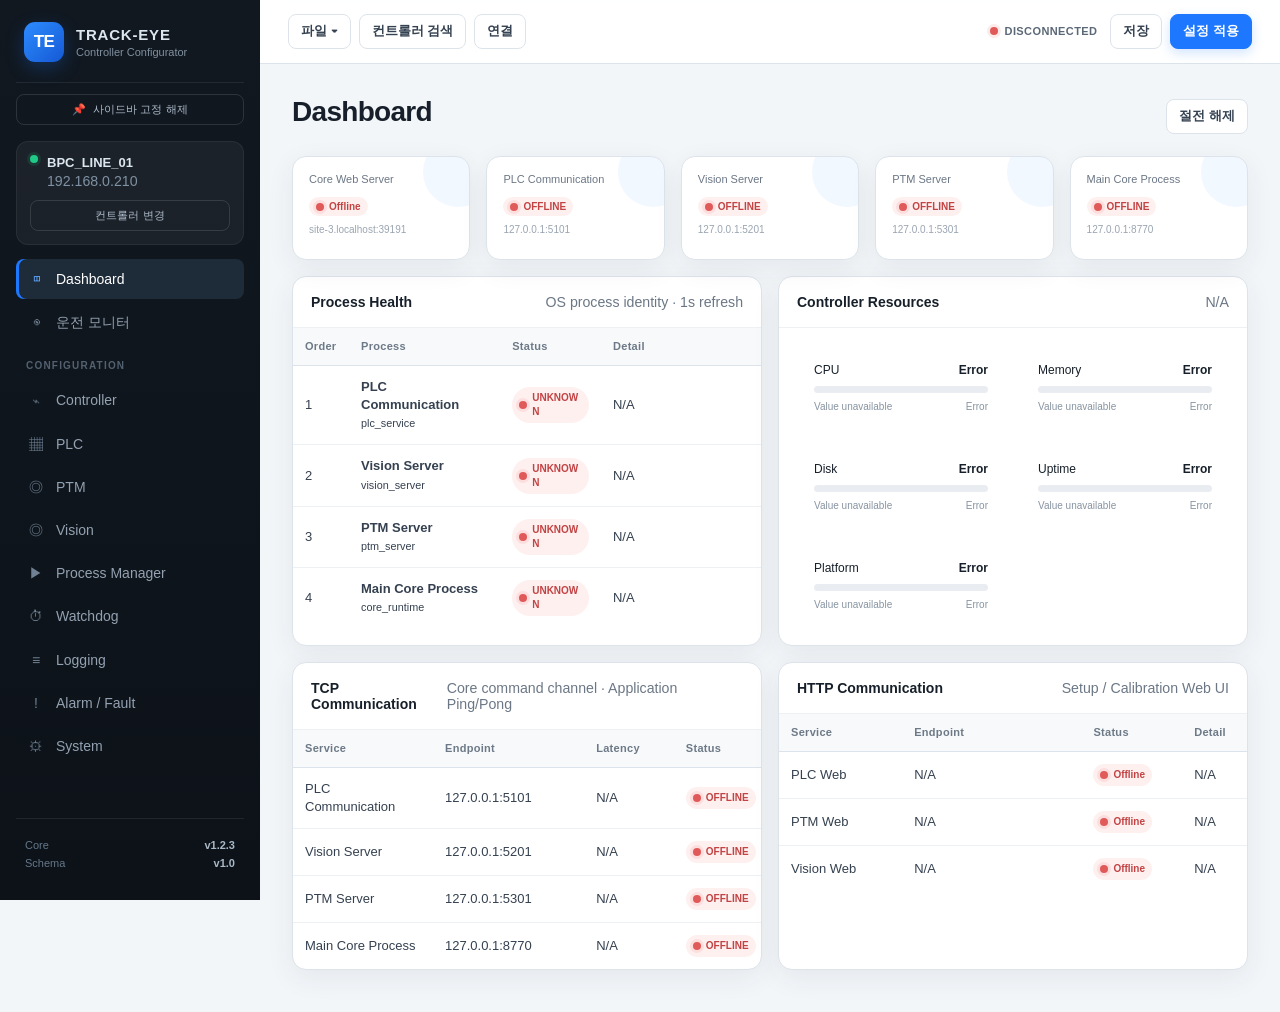
==== commit 9b93a062: "UI 수정" ====
--- a/web/index.html
+++ b/web/index.html
@@ -8,7 +8,8 @@
 </head>
 <body>
   <div class="app-shell">
-    <aside class="sidebar">
+    <button class="sidebar-reveal" id="sidebarRevealBtn" type="button" aria-label="사이드바 열기" aria-controls="appSidebar" aria-expanded="false"><span aria-hidden="true">›</span></button>
+    <aside class="sidebar" id="appSidebar">
       <div class="brand">
         <div class="brand-mark">TE</div>
         <div>
@@ -16,6 +17,8 @@
           <span>Controller Configurator</span>
         </div>
       </div>
+
+      <button class="ghost small sidebar-pin" id="sidebarPinBtn" type="button" aria-pressed="true"><span aria-hidden="true">📌</span><span id="sidebarPinLabel">사이드바 고정 해제</span></button>
 
       <div class="controller-summary">
         <div class="summary-row">
--- a/web/assets/css/styles.css
+++ b/web/assets/css/styles.css
@@ -28,6 +28,14 @@
 
 .app-shell { min-height: 100vh; display: grid; grid-template-columns: 260px 1fr; }
 .sidebar { background: linear-gradient(180deg, var(--nav), #0c1218); color: #dce6ef; padding: 22px 16px; display: flex; flex-direction: column; position: sticky; top: 0; height: 100vh; overflow: auto; }
+.sidebar-pin { display:flex; align-items:center; justify-content:center; gap:7px; }
+.sidebar-reveal { display:none; }
+.app-shell.sidebar-unpinned { grid-template-columns:minmax(0,1fr); }
+.sidebar-unpinned .sidebar { position:fixed; left:0; top:0; z-index:40; width:260px; height:100vh; transform:translateX(-100%); visibility:hidden; transition:transform .18s ease, visibility .18s; box-shadow:8px 0 28px rgba(12,18,24,.2); }
+.sidebar-unpinned.sidebar-open .sidebar { transform:translateX(0); visibility:visible; }
+.sidebar-unpinned .sidebar-reveal { display:grid; place-items:center; position:fixed; inset:0 auto 0 0; z-index:41; width:10px; padding:0; border:0; background:transparent; color:var(--accent); opacity:0; }
+.sidebar-unpinned .sidebar-reveal:focus-visible { width:26px; background:var(--panel); opacity:1; outline:2px solid var(--accent); outline-offset:-2px; }
+.sidebar-unpinned.sidebar-open .sidebar-reveal { pointer-events:none; }
 .brand { display: flex; align-items: center; gap: 12px; padding: 0 8px 20px; border-bottom: 1px solid rgba(255,255,255,.08); }
 .brand-mark { width: 40px; height: 40px; border-radius: 11px; background: linear-gradient(135deg, #2d8cff, #1559d5); display: grid; place-items: center; font-weight: 800; letter-spacing: -.5px; color: white; box-shadow: 0 6px 18px rgba(30,120,255,.25); }
 .brand strong { display: block; font-size: 15px; letter-spacing: .8px; }
@@ -68,6 +76,7 @@
 .hidden { display:none !important; }
 
 .content { padding: 28px 32px 42px; max-width: 1680px; margin: 0 auto; }
+.content.module-content { width:100%; max-width:none; padding-left:12px; padding-right:12px; }
 .page-head { display:flex; justify-content:space-between; gap:20px; align-items:flex-end; margin-bottom:22px; }
 .page-head h1 { margin: 4px 0 6px; font-size: 28px; letter-spacing:-.7px; }
 .page-head p { margin:0; color:var(--muted); font-size:13px; }
@@ -75,7 +84,7 @@
 .page-actions { display:flex; gap:8px; }
 
 .grid { display:grid; gap:16px; }
-.grid.status { grid-template-columns: repeat(7, minmax(130px,1fr)); }
+.grid.status { grid-template-columns: repeat(auto-fit, minmax(150px,1fr)); }
 .grid.two { grid-template-columns: 1fr 1fr; }
 .grid.three { grid-template-columns: repeat(3,1fr); }
 .card { background:var(--panel); border:1px solid var(--line); border-radius:var(--radius); box-shadow:var(--shadow); }
@@ -92,6 +101,10 @@
 .section-gap { margin-top:16px; }
 .table-wrap { overflow:auto; }
 table { width:100%; border-collapse:collapse; }
+.dashboard-table-card { min-width:0; }
+.dashboard-table { min-width:560px; table-layout:fixed; }
+.dashboard-table td { overflow-wrap:anywhere; }
+.dashboard-table .badge { max-width:100%; box-sizing:border-box; }
 th { background:#f7f9fb; color:#6d7986; font-size:11px; line-height:1.35; text-transform:none; letter-spacing:.3px; text-align:left; padding:11px 12px; border-bottom:1px solid var(--line); white-space:nowrap; }
 td { padding:12px; border-bottom:1px solid #edf1f4; font-size:13px; line-height:1.4; color:#354150; vertical-align:middle; }
 tr:last-child td { border-bottom:0; }
@@ -237,7 +250,7 @@
 .map-table-wrap { max-height:640px; overflow:auto; }
 .map-table { min-width:960px; }
 .map-table th { position:sticky; top:0; z-index:2; box-shadow:0 1px 0 var(--line); }
-.map-table td { font-size:11px; line-height:1.45; }
+.map-table td { font-size:11px; line-height:1.45; white-space:pre-line; }
 .map-table .mono-cell { color:#245d9d; font-weight:700; white-space:nowrap; }
 .map-table.compact { min-width:520px; }
 .map-table.compact td { padding:9px 11px; }
@@ -285,7 +298,9 @@
 .module-body label { display:grid; grid-template-columns:125px 1fr; align-items:center; gap:10px; }
 .module-body label > span { font-size:9.5px; color:#6e7c89; }
 .module-body input { width:100%; border:1px solid #d4dde5; background:#fff; border-radius:7px; padding:8px 9px; color:#2f3d4a; font-size:10px; }
-.module-actions { padding:10px 15px 14px; display:flex; gap:6px; justify-content:flex-end; }
+.module-body label > input { min-width:0; }
+.module-note { color:var(--muted); font-size:10px; line-height:1.5; }
+.module-actions { padding:10px 15px 14px; display:flex; flex-wrap:wrap; gap:6px; justify-content:flex-end; }
 .primary-lite { background:#edf5ff; border-color:#c9dfff; color:#1d66c5; }
 .mini-btn.stop { background:#fff1f1; border-color:#f1c5c5; color:#a94141; }
 .mini-btn.restart { background:#fff7eb; border-color:#f0d8b2; color:#9d611d; }
@@ -322,13 +337,26 @@
 .external-web-modal-head small { overflow:hidden; margin-top:3px; color:var(--muted); font-size:10px; text-overflow:ellipsis; white-space:nowrap; }
 .external-web-dialog iframe { flex:1; width:100%; min-height:0; border:0; background:#fff; }
 .shm-table-wrap { max-height:520px; overflow:auto; }
-.shm-word-table { min-width:1320px; table-layout:fixed; }
+.shm-word-table { min-width:1000px; table-layout:fixed; }
 .shm-word-table th { position:sticky; top:0; z-index:2; white-space:nowrap; box-shadow:0 1px 0 var(--line); }
-.shm-word-table th:first-child, .shm-word-table td:first-child { width:92px; position:sticky; left:0; z-index:1; background:#fff; }
+.shm-word-table th:first-child, .shm-word-table td:first-child { width:120px; position:sticky; left:0; z-index:1; background:#fff; white-space:nowrap; }
 .shm-word-table thead th:first-child { z-index:3; background:#f6f8fa; }
 .shm-word-table th:nth-last-child(-n+2), .shm-word-table td:nth-last-child(-n+2) { width:82px; }
 .shm-word-table td { padding:7px 8px; text-align:center; font-size:10px; }
 .shm-word-table .shm-bit { width:48px; font-family:Consolas, monospace; color:#536373; }
+.shm-monitor-card { min-width:0; overflow:hidden; }
+.log-history-toolbar { display:flex; flex-wrap:wrap; align-items:flex-end; gap:10px; padding:16px 18px 8px; }
+.log-history-toolbar label { display:grid; gap:5px; color:var(--muted); font-size:11px; }
+.log-history-toolbar input, .log-history-toolbar select { min-width:0; max-width:100%; padding:8px 10px; border:1px solid var(--line); border-radius:7px; font-size:12px; background:#fff; }
+.log-history-status { margin:8px 18px 14px; color:var(--muted); font-size:11px; }
+.log-history-table-wrap { max-height:560px; overflow:auto; }
+.log-history-table { min-width:720px; }
+.log-history-table th { position:sticky; top:0; z-index:1; white-space:nowrap; }
+.log-history-table .log-time { white-space:nowrap; }
+.log-history-table .log-message { overflow-wrap:anywhere; }
+.log-message > small { display:block; margin-top:5px; color:var(--muted); }
+.log-message details { margin-top:6px; color:var(--muted); }
+.log-message pre { margin:6px 0 0; max-height:160px; overflow:auto; white-space:pre-wrap; font-size:11px; }
 
 @media (max-width: 1350px) {
   .command-grid { grid-template-columns:repeat(2,1fr); }
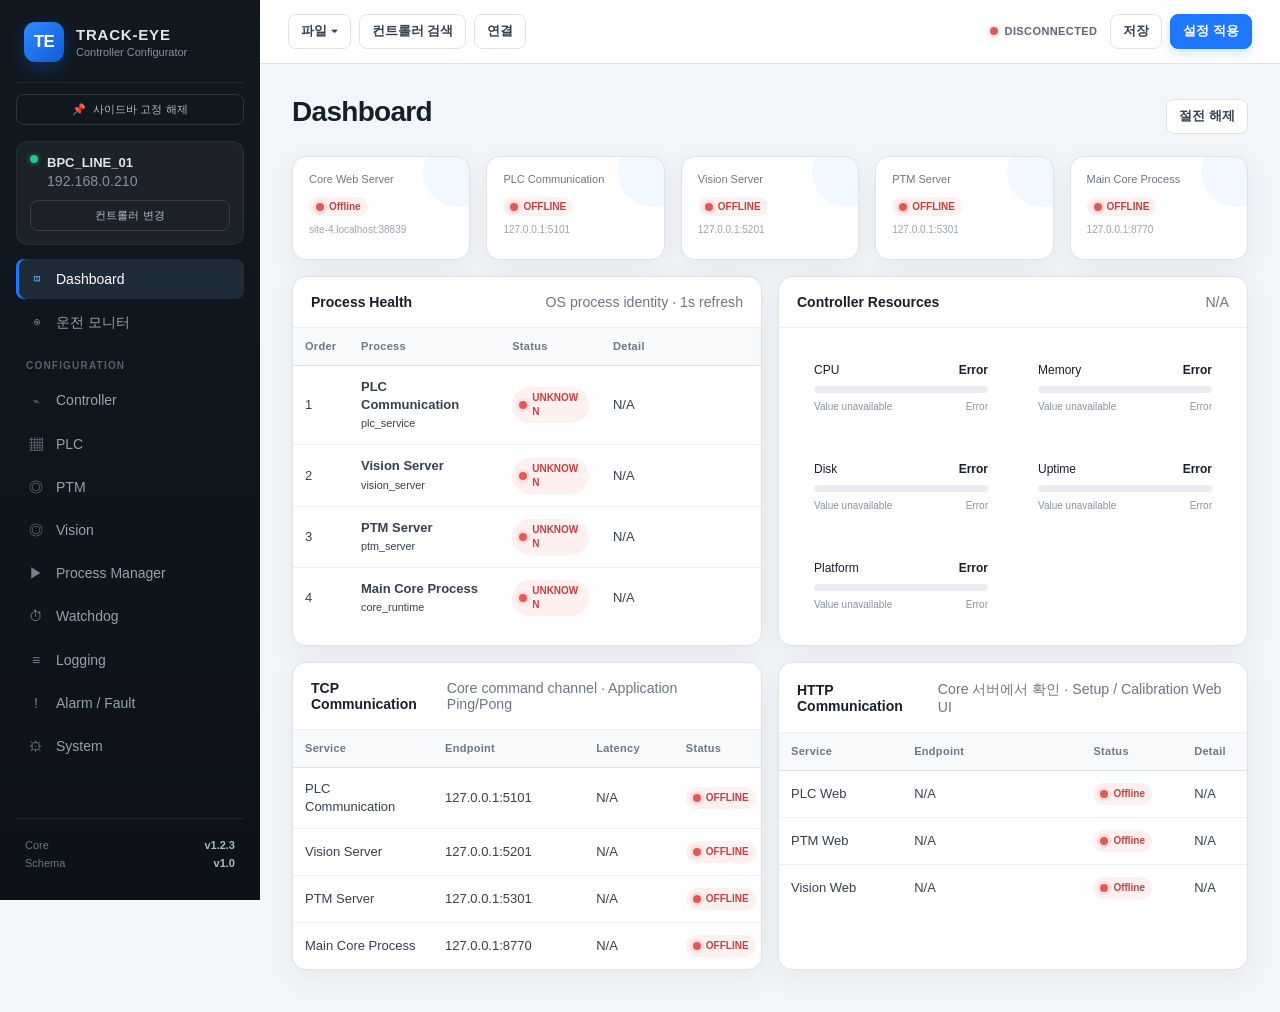
==== commit a98fe109: "UX 추가" ====
--- a/web/index.html
+++ b/web/index.html
@@ -119,7 +119,7 @@
     </div>
   </div>
 
-  <div class="toast" id="toast"></div>
+  <div class="toast" id="toast" role="status" aria-live="polite"></div>
   <input type="file" id="projectFileInput" accept=".tre" hidden />
 
   <script src="assets/js/data.js"></script>
--- a/web/assets/css/styles.css
+++ b/web/assets/css/styles.css
@@ -33,9 +33,8 @@
 .app-shell.sidebar-unpinned { grid-template-columns:minmax(0,1fr); }
 .sidebar-unpinned .sidebar { position:fixed; left:0; top:0; z-index:40; width:260px; height:100vh; transform:translateX(-100%); visibility:hidden; transition:transform .18s ease, visibility .18s; box-shadow:8px 0 28px rgba(12,18,24,.2); }
 .sidebar-unpinned.sidebar-open .sidebar { transform:translateX(0); visibility:visible; }
-.sidebar-unpinned .sidebar-reveal { display:grid; place-items:center; position:fixed; inset:0 auto 0 0; z-index:41; width:10px; padding:0; border:0; background:transparent; color:var(--accent); opacity:0; }
+.sidebar-unpinned .sidebar-reveal { display:grid; place-items:center; position:fixed; inset:0 auto 0 0; z-index:39; width:24px; padding:0; border:0; background:transparent; color:var(--accent); opacity:0; }
 .sidebar-unpinned .sidebar-reveal:focus-visible { width:26px; background:var(--panel); opacity:1; outline:2px solid var(--accent); outline-offset:-2px; }
-.sidebar-unpinned.sidebar-open .sidebar-reveal { pointer-events:none; }
 .brand { display: flex; align-items: center; gap: 12px; padding: 0 8px 20px; border-bottom: 1px solid rgba(255,255,255,.08); }
 .brand-mark { width: 40px; height: 40px; border-radius: 11px; background: linear-gradient(135deg, #2d8cff, #1559d5); display: grid; place-items: center; font-weight: 800; letter-spacing: -.5px; color: white; box-shadow: 0 6px 18px rgba(30,120,255,.25); }
 .brand strong { display: block; font-size: 15px; letter-spacing: .8px; }
@@ -194,6 +193,14 @@
 .modal-foot button:disabled { opacity:.5; cursor:not-allowed; }
 .toast { position:fixed; right:24px; bottom:24px; background:#17222d; color:white; padding:11px 15px; border-radius:9px; font-size:12px; box-shadow:0 10px 30px rgba(0,0,0,.2); opacity:0; transform:translateY(10px); pointer-events:none; transition:.2s; z-index:300; }
 .toast.show { opacity:1; transform:translateY(0); }
+.toast[data-kind="error"] { background:#9f3030; }
+button[aria-busy="true"]:disabled { opacity:1; cursor:progress; }
+.operation-feedback { margin:0 15px 8px; padding:9px 11px; border-radius:7px; background:#edf5ff; color:#2165ad; font-size:12px; overflow-wrap:anywhere; }
+.operation-feedback[data-kind="success"] { background:#edf9f2; color:#247747; }
+.operation-feedback[data-kind="error"] { background:#fff0f0; color:#a93636; }
+.operation-feedback[data-kind="busy"]::before, .toast[data-kind="busy"]::before, button[aria-busy="true"]::before { content:""; display:inline-block; width:12px; height:12px; margin-right:6px; border:2px solid currentColor; border-right-color:transparent; border-radius:50%; vertical-align:-2px; animation:operation-spin .8s linear infinite; }
+@keyframes operation-spin { to { transform:rotate(360deg); } }
+@media (prefers-reduced-motion:reduce) { .operation-feedback::before, .toast::before, button[aria-busy="true"]::before { animation:none; } }
 
 @media (max-width: 1200px) {
   .grid.status { grid-template-columns: repeat(4, 1fr); }
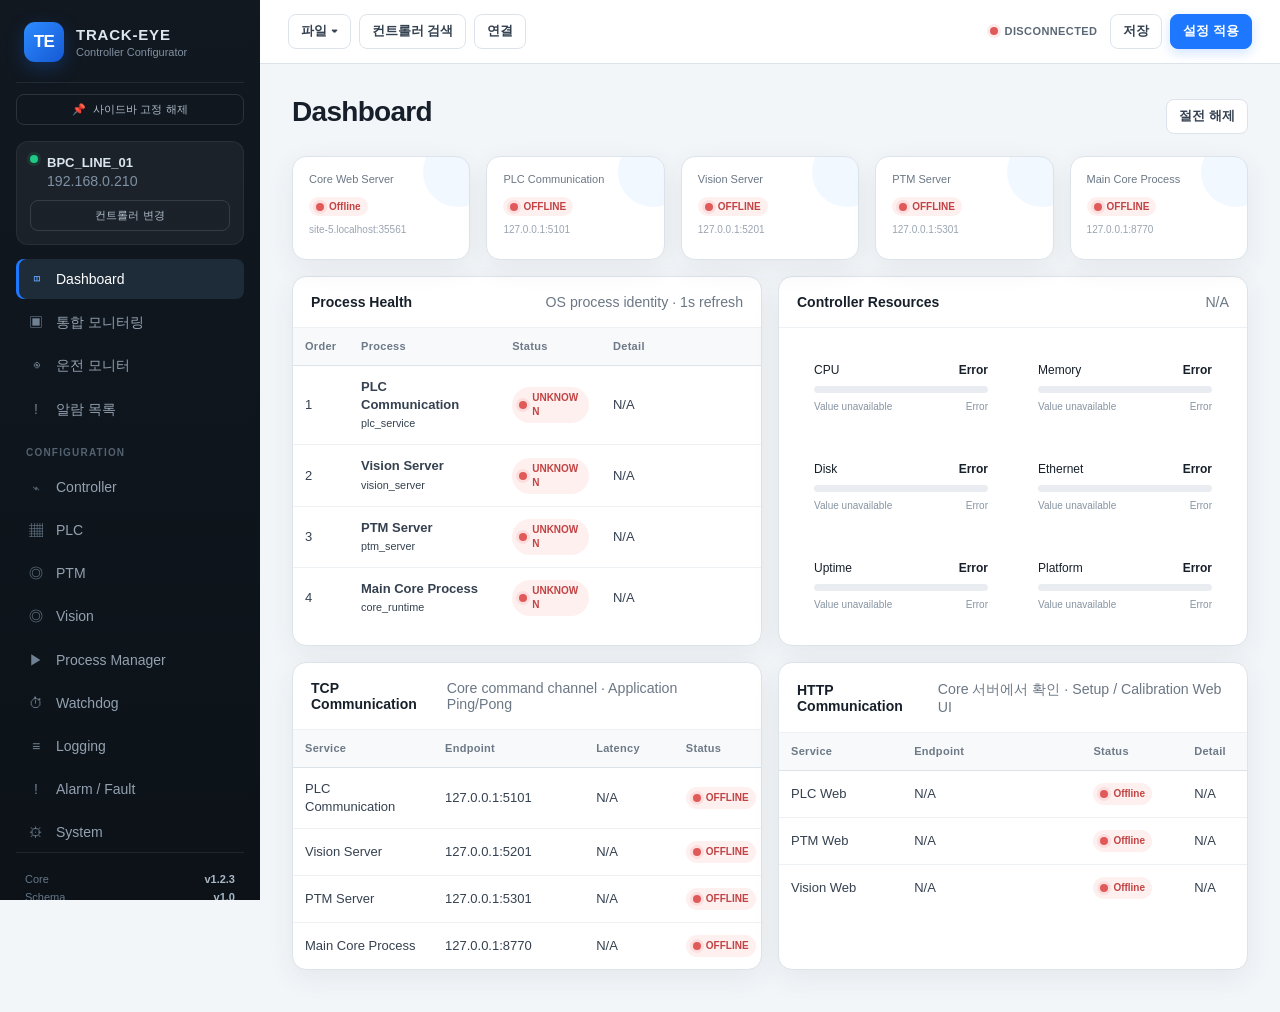
==== commit 06226c67: "통합 모니터링 v1" ====
--- a/web/index.html
+++ b/web/index.html
@@ -5,6 +5,7 @@
   <meta name="viewport" content="width=device-width, initial-scale=1.0" />
   <title>TRACK-EYE Controller Configurator</title>
   <link rel="stylesheet" href="assets/css/styles.css" />
+  <link rel="stylesheet" href="assets/css/integrated_monitor.css" />
 </head>
 <body>
   <div class="app-shell">
@@ -33,7 +34,9 @@
 
       <nav class="nav" id="sidebarNav">
         <button class="nav-item active" data-view="dashboard"><span>◫</span>Dashboard</button>
+        <button class="nav-item" data-view="integrated"><span>▣</span>통합 모니터링</button>
         <button class="nav-item" data-view="monitor"><span>◉</span>운전 모니터</button>
+        <button class="nav-item" data-view="alarm_list"><span>!</span>알람 목록</button>
         <div class="nav-label">CONFIGURATION</div>
         <button class="nav-item" data-view="controller"><span>⌁</span>Controller</button>
         <button class="nav-item" data-view="plc"><span>▦</span>PLC</button>
--- a/web/assets/css/styles.css
+++ b/web/assets/css/styles.css
@@ -121,6 +121,8 @@
 .progress { height:7px; background:#e9edf2; border-radius:999px; overflow:hidden; }
 .progress > i { display:block; height:100%; border-radius:999px; background:linear-gradient(90deg,#2c83ff,#1c68dc); }
 .resource-meta { display:flex; justify-content:space-between; color:#8794a2; font-size:10px; margin-top:8px; }
+.ethernet-resource .resource-head { flex-wrap:wrap; gap:6px; }
+.ethernet-resource .resource-meta { display:block; overflow-wrap:anywhere; margin-bottom:8px; }
 
 .tabs { display:flex; gap:6px; padding:7px; background:#edf2f6; width:max-content; max-width:100%; border-radius:10px; margin-bottom:16px; flex-wrap:wrap; }
 .tab { border:0; background:transparent; color:#687583; border-radius:7px; padding:7px 11px; font-size:11px; font-weight:700; }
--- a/web/assets/css/integrated_monitor.css
+++ b/web/assets/css/integrated_monitor.css
@@ -0,0 +1,196 @@
+.content.integrated-content { max-width:none; padding:12px; }
+.integrated-content .page-head { display:none; }
+.integrated-monitor { display:flex; flex-direction:column; gap:10px; height:calc(100dvh - 88px); min-height:640px; color:#263747; }
+.integrated-monitor *, .im-alarm-list * { box-sizing:border-box; }
+.integrated-monitor [hidden], .im-alarm-list [hidden] { display:none !important; }
+.integrated-monitor:fullscreen { height:100dvh; padding:14px; background:#edf2f6; }
+.im-hero { display:flex; flex:none; align-items:center; justify-content:space-between; gap:18px; min-height:66px; padding:12px 18px; border:1px solid #263c4d; border-radius:12px; background:#142533; color:#fff; }
+.im-heading { flex:none; }
+.im-eyebrow { display:block; font-size:9px; font-weight:750; letter-spacing:1.7px; color:#718a9f; }
+.im-hero .im-eyebrow { color:#92acbe; }
+.im-heading h2 { margin:4px 0 0; color:#fff; font-size:21px; font-weight:750; letter-spacing:-.7px; }
+.im-system-state { display:grid; gap:5px; justify-items:center; min-width:0; }
+.im-system-state .im-pill { font-size:14px; padding:5px 14px; }
+.im-system-state > small { color:#a6bac9; font-size:10px; text-align:center; }
+.im-hero-actions { display:flex; align-items:center; gap:15px; font-size:10px; color:#a6bac9; }
+.im-hero-actions > span { display:flex; align-items:center; gap:6px; white-space:nowrap; }
+.im-hero-actions button { border:1px solid #415766; border-radius:7px; background:#203644; color:#deebf3; padding:7px 10px; font-size:13px; }
+.im-hero-actions button span { margin-left:5px; font-size:10px; }
+.im-live-dot { display:inline-block; flex:none; width:6px; height:6px; border-radius:50%; background:#29c7a3; box-shadow:0 0 0 3px #29c7a315; }
+.im-pill { display:inline-flex; flex:none; align-items:center; padding:3px 7px; border-radius:5px; font-size:10px; font-weight:750; line-height:1.4; vertical-align:middle; }
+.im-good { background:#e1f5ec; color:#087952; }
+.im-bad { background:#ffebeb; color:#bc343a; }
+.im-warn { background:#fff1d9; color:#9d6107; }
+.im-info { background:#e8f0ff; color:#2a63ab; }
+.im-muted { background:#edf1f4; color:#6b7e8d; }
+.im-hero .im-good { background:#164c40; color:#83e7bf; }
+.im-hero .im-bad { background:#613139; color:#ffb2b7; }
+.im-hero .im-warn { background:#57472e; color:#ffda94; }
+.im-hero .im-info, .im-hero .im-muted { background:#2b4354; color:#c3d7e7; }
+.im-flow { display:grid; flex:none; grid-template-columns:repeat(4,minmax(0,1fr)); gap:10px; }
+.im-flow-step { display:flex; align-items:center; gap:10px; min-width:0; padding:8px 12px; border:1px solid #dbe3eb; border-radius:9px; background:#fff; }
+.im-flow-step > b { display:grid; place-items:center; width:26px; height:26px; border-radius:7px; background:#edf2f7; color:#8a9dab; font-size:11px; font-variant-numeric:tabular-nums; }
+.im-flow-step.is-complete > b { background:#e0f5ed; color:#168568; }
+.im-flow-step > div { min-width:0; }
+.im-flow-step span { display:block; font-size:9px; color:#7c8b98; }
+.im-flow-step strong { display:block; margin-top:2px; font-size:12px; white-space:nowrap; overflow:hidden; text-overflow:ellipsis; }
+.im-flow-step > i { margin-left:auto; color:#a6b4c0; font-style:normal; font-size:23px; }
+.im-workspace { display:grid; flex:1; min-height:0; grid-template-columns:minmax(0,1fr) 350px; gap:10px; }
+.im-panel { min-width:0; overflow:hidden; border:1px solid #d9e2ea; border-radius:11px; background:#fff; box-shadow:0 3px 12px #263e5210; }
+.im-panel-head { display:flex; flex:none; align-items:center; justify-content:space-between; gap:10px; min-height:37px; padding:8px 13px; border-bottom:1px solid #eaf0f4; }
+.im-panel-head h3 { margin:0; font-size:12px; font-weight:750; letter-spacing:-.15px; }
+.im-panel-head > div { display:flex; align-items:center; gap:8px; }
+.im-panel-body { padding:10px 13px; }
+.im-side { display:grid; grid-template-rows:minmax(119px,.86fr) minmax(123px,.9fr) minmax(213px,1.5fr); gap:10px; min-height:0; }
+.im-side > .im-panel { display:flex; flex-direction:column; }
+.im-side .im-panel-body { flex:1; min-height:0; }
+.im-vision { display:flex; flex-direction:column; background:#111d27; border-color:#223543; }
+.im-vision > .im-panel-head { background:#1c2c39; color:#deebf3; border-color:#304350; }
+.im-vision h3 { font-size:12px; letter-spacing:1px; }
+.im-vision h3 span { margin-left:4px; color:#42d7b3; }
+.im-vision .im-pill { background:#2b3d49; color:#aac1d1; font-size:9px; }
+.im-vision .im-good { background:#174a40; color:#85e5c2; }
+.im-vision-actions a { color:#bed0dd; font-size:10px; text-decoration:none; }
+.im-vision-actions button { border:1px solid #415462; border-radius:6px; background:#293d4c; color:#d6e3ec; width:25px; height:24px; font-size:18px; padding:0; }
+.im-vision-viewport { position:relative; flex:1; min-height:0; background:#0b141c; }
+.im-vision-viewport iframe { display:block; width:100%; height:100%; border:0; background:#0b141c; }
+.im-vision-empty { position:absolute; inset:0; display:flex; flex-direction:column; align-items:center; justify-content:center; gap:12px; padding:25px; background:#111e29; color:#c2d2df; text-align:center; }
+.im-vision-empty > span { font-size:45px; line-height:1; color:#55798f; }
+.im-vision-empty > strong { font-size:16px; }
+.im-vision-empty > small { color:#7f9aad; font-size:11px; line-height:1.7; }
+.im-vision-metrics { display:grid; flex:none; grid-template-columns:repeat(4,minmax(0,1fr)); border-top:1px solid #304350; }
+.im-vision-metrics > div { min-width:0; padding:10px 13px; border-right:1px solid #304350; }
+.im-vision-metrics > div:last-child { border:0; }
+.im-vision-metrics span { display:block; color:#91a9b9; font-size:10px; }
+.im-vision-metrics strong { display:block; margin-top:5px; color:#e5f1f7; font-size:14px; font-variant-numeric:tabular-nums; }
+.im-target-ids { display:flex; justify-content:center; gap:24px; align-items:center; }
+.im-target-ids > div { min-width:70px; text-align:center; }
+.im-target-ids span, .im-axis-values span { display:block; font-size:9px; font-weight:750; letter-spacing:1.3px; color:#8595a4; }
+.im-target-ids strong { display:block; color:#234c6e; font-size:34px; font-weight:650; line-height:1.2; font-variant-numeric:tabular-nums; }
+.im-target-ids > b { font-size:23px; font-weight:400; color:#c6d0d8; }
+.im-target-request { display:flex; gap:8px; align-items:center; justify-content:center; margin-top:8px; font-size:10px; color:#8293a0; }
+.im-target-request strong { font-weight:600; color:#566e80; }
+.im-target-request span { margin-left:auto; font-size:9px; }
+.im-axis-values { display:grid; grid-template-columns:1fr 1fr; gap:10px; }
+.im-axis-values > div + div { padding-left:13px; border-left:1px solid #e5ecf2; }
+.im-axis-values strong { display:block; margin-top:3px; color:#273f54; font-size:26px; font-weight:600; font-variant-numeric:tabular-nums; letter-spacing:-1px; line-height:1.2; }
+.im-axis-values strong small { margin-left:3px; font-size:15px; color:#8da1b1; }
+.im-device-foot { display:flex; justify-content:space-between; align-items:center; margin-top:9px; gap:8px; color:#7d8d9a; font-size:10px; }
+.im-device-foot > span:last-child { display:flex; align-items:center; gap:5px; }
+.im-plc-panel .im-panel-body { overflow:auto; }
+.im-plc-direction { display:flex; align-items:center; justify-content:space-between; font-size:9px; font-weight:750; letter-spacing:.8px; color:#4f6c82; }
+.im-plc-direction:not(:first-child) { margin-top:7px; padding-top:7px; border-top:1px solid #e7edf3; }
+.im-plc-direction .im-pill { font-size:9px; letter-spacing:0; }
+.im-plc-values { display:grid; gap:4px; margin-top:6px; }
+.im-pair { display:flex; gap:8px; align-items:baseline; justify-content:space-between; min-width:0; font-size:10px; line-height:1.25; }
+.im-pair > span { flex:none; color:#8696a2; font-size:9px; }
+.im-pair > strong { color:#324c61; font-size:11px; font-weight:650; text-align:right; font-variant-numeric:tabular-nums; overflow-wrap:anywhere; }
+.im-caption { display:block; margin-top:8px; color:#8b9ba8; font-size:9px; line-height:1.4; }
+.im-text-button { padding:0; border:0; background:none; color:#4d78a0; font-size:10px; font-weight:600; }
+.im-alarm-bar { position:sticky; bottom:10px; z-index:5; display:flex; flex:none; align-items:stretch; gap:0; width:100%; min-height:52px; padding:0; border:1px solid #d8e4dc; border-radius:10px; background:#f0f8f3; color:#37634d; text-align:left; overflow:hidden; }
+.im-alarm-bar[data-level="fault"] { border-color:#f0c5c6; background:#fff3f3; color:#b44146; }
+.im-alarm-bar[data-level="warning"] { border-color:#eed5ac; background:#fff7ea; color:#a26716; }
+.im-alarm-bar[data-level="muted"] { border-color:#d7e0e7; background:#f1f5f8; color:#627a8d; }
+.im-alarm-label { display:flex; flex:none; gap:9px; align-items:center; padding:8px 16px; border-right:1px solid currentColor; border-right-color:#d8e0e433; background:#ffffff66; }
+.im-alarm-label > b { display:grid; place-items:center; width:22px; height:22px; border:1px solid currentColor; border-radius:50%; font-size:13px; }
+.im-alarm-label > span { font-size:11px; font-weight:750; white-space:nowrap; }
+.im-alarm-label small { display:block; margin-top:2px; font-size:9px; font-weight:500; }
+.im-ticker-window { display:flex; align-items:center; flex:1; min-width:0; overflow:hidden; padding:0 16px; }
+.im-ticker-track { display:flex; flex:none; width:max-content; animation:im-alarm-scroll 40s linear infinite; }
+.im-ticker-track > span { flex:none; padding-right:75px; font-size:12px; font-weight:600; white-space:nowrap; }
+.im-ticker-clear { font-size:12px; }
+.im-alarm-bar:hover .im-ticker-track, .im-alarm-bar:focus-visible .im-ticker-track { animation-play-state:paused; }
+.im-alarm-link { display:flex; flex:none; gap:8px; align-items:center; padding:0 16px; border-left:1px solid #d8e0e433; font-size:11px; font-weight:750; }
+.integrated-monitor button:focus-visible, .integrated-monitor a:focus-visible, .im-alarm-list summary:focus-visible { outline:2px solid #418fcb; outline-offset:-3px; }
+.integrated-monitor[data-stale="true"] .im-target-ids strong, .integrated-monitor[data-stale="true"] .im-axis-values strong { color:#8c9caa; }
+.im-alarm-list-heading { display:flex; justify-content:space-between; align-items:center; gap:14px; margin-bottom:18px; }
+.im-alarm-list-heading h2 { margin:5px 0 6px; font-size:24px; letter-spacing:-.8px; }
+.im-alarm-list-heading p { margin:0; font-size:12px; color:#7c8c9a; }
+.im-alarm-summary { display:grid; grid-template-columns:repeat(4,minmax(0,1fr)); gap:12px; }
+.im-alarm-summary > div { display:flex; justify-content:space-between; align-items:center; gap:10px; padding:16px 18px; border:1px solid #dde5ec; border-radius:11px; background:#fff; }
+.im-alarm-summary span { font-size:12px; color:#7c8e9d; }
+.im-alarm-summary strong { font-size:22px; color:#33516a; font-variant-numeric:tabular-nums; }
+.im-alarm-summary strong small { margin-left:4px; font-size:12px; font-weight:500; }
+.im-alarm-summary .im-text-bad { color:#c2474d; }
+.im-alarm-summary .im-text-warn { color:#b87a24; }
+.im-alarm-toolbar { display:flex; align-items:flex-end; gap:10px; margin-top:20px; flex-wrap:wrap; }
+.im-alarm-toolbar .tabs { margin:0 auto 0 0; }
+.im-alarm-toolbar label { display:grid; gap:5px; font-size:10px; color:#728494; }
+.im-alarm-toolbar input, .im-alarm-toolbar select { min-width:0; height:32px; padding:5px 9px; border:1px solid #d2dde6; border-radius:7px; font-size:12px; background:#fff; color:#36516a; }
+.im-alarm-search input { width:230px; max-width:100%; }
+.im-alarm-notice { min-height:16px; margin:12px 0; color:#7a8d9d; font-size:11px; }
+.im-alarm-table-wrap { max-height:calc(100dvh - 360px); min-height:180px; overflow:auto; }
+.im-alarm-table { table-layout:fixed; min-width:720px; }
+.im-alarm-table th { position:sticky; top:0; z-index:1; font-size:10px; }
+.im-alarm-table th:first-child { width:150px; }
+.im-alarm-table th:nth-child(3) { width:150px; }
+.im-alarm-table th:last-child { width:170px; }
+.im-alarm-table td { padding:13px; font-size:11px; vertical-align:top; overflow-wrap:anywhere; }
+.im-alarm-table td > strong, .im-alarm-table td > small { display:block; margin-top:5px; }
+.im-alarm-table td > small { font-size:10px; color:#7f91a0; }
+.im-alarm-table summary { cursor:pointer; color:#314f67; font-size:12px; font-weight:650; line-height:1.6; }
+.im-alarm-detail { margin-top:10px; padding:12px; border:1px solid #e2eaf1; border-radius:8px; background:#f7fafc; }
+.im-alarm-detail p { margin:0 0 10px; font-size:11px; line-height:1.7; white-space:pre-line; }
+.im-alarm-detail dl { display:grid; grid-template-columns:75px minmax(0,1fr); gap:7px 12px; margin:0; font-size:10px; }
+.im-alarm-detail dt { color:#8698a6; }
+.im-alarm-detail dd { margin:0; color:#4c687e; white-space:pre-line; }
+.im-alarm-table .im-empty-row { padding:45px 20px; color:#8497a7; text-align:center; }
+.im-alarm-list-foot { display:flex; justify-content:space-between; align-items:center; gap:12px; margin-top:14px; font-size:11px; color:#8194a4; }
+@keyframes im-alarm-scroll { to { transform:translateX(-50%); } }
+@media (prefers-reduced-motion:reduce) { .im-ticker-track { animation:none; } .im-ticker-window { overflow:auto; } .im-ticker-track > span[aria-hidden] { display:none; } }
+@media (min-width:941px) and (max-height:800px) {
+  .im-side .im-panel-head { min-height:31px; padding:6px 12px; }
+  .im-side .im-panel-body { padding:8px 12px; }
+  .im-target-ids strong { font-size:28px; }
+  .im-target-request { margin-top:6px; font-size:9px; }
+  .im-axis-values strong { font-size:24px; }
+  .im-device-foot { margin-top:6px; }
+  .im-plc-values { margin-top:4px; gap:3px; }
+  .im-plc-direction:not(:first-child) { margin-top:5px; padding-top:5px; }
+  .im-caption { margin-top:6px; }
+}
+@media (max-width:1200px) {
+  .im-workspace { grid-template-columns:minmax(0,1fr) 310px; }
+  .im-hero { padding:12px; gap:12px; }
+  .im-heading h2 { font-size:19px; }
+  .im-hero-actions > span { display:none; }
+  .im-flow-step { padding:8px; gap:7px; }
+  .im-flow-step > i { display:none; }
+  .im-flow-step strong { font-size:11px; }
+  .im-vision-metrics > div { padding:10px 8px; }
+  .im-vision-metrics strong { font-size:12px; }
+  .im-alarm-summary > div { padding:12px; }
+}
+@media (max-width:940px) {
+  .integrated-monitor { height:auto; min-height:calc(100dvh - 88px); }
+  .im-workspace { display:flex; flex-direction:column; }
+  .im-vision { height:540px; flex:none; }
+  .im-side { grid-template-columns:repeat(2,minmax(0,1fr)); grid-template-rows:auto auto; }
+  .im-side .im-plc-panel { grid-column:1/-1; }
+  .im-plc-panel .im-panel-body { overflow:visible; }
+  .im-alarm-summary { grid-template-columns:repeat(2,minmax(0,1fr)); }
+}
+@media (max-width:600px) {
+  .im-hero { flex-wrap:wrap; gap:12px; }
+  .im-hero .im-eyebrow { font-size:8px; letter-spacing:1px; }
+  .im-system-state { order:3; display:flex; justify-content:space-between; width:100%; }
+  .im-system-state .im-pill { font-size:12px; }
+  .im-system-state small { font-size:9px; }
+  .im-flow { grid-template-columns:repeat(2,minmax(0,1fr)); gap:6px; }
+  .im-hero-actions button span { display:none; }
+  .im-vision { height:460px; }
+  .im-vision-metrics { grid-template-columns:repeat(2,minmax(0,1fr)); }
+  .im-vision-metrics > div:nth-child(2) { border-right:0; }
+  .im-vision-metrics > div:nth-child(-n+2) { border-bottom:1px solid #304350; }
+  .im-side { grid-template-columns:minmax(0,1fr); }
+  .im-alarm-label { padding:8px 10px; gap:6px; }
+  .im-alarm-link { font-size:0; padding:0 10px; }
+  .im-alarm-link b { font-size:17px; }
+  .im-ticker-window { padding:0 10px; }
+  .im-alarm-list-heading { flex-wrap:wrap; }
+  .im-alarm-toolbar .tabs { width:100%; }
+  .im-alarm-search { flex:1; min-width:0; }
+  .im-alarm-search input { width:100%; }
+  .im-alarm-summary span { font-size:10px; }
+  .im-alarm-summary strong { font-size:17px; }
+}
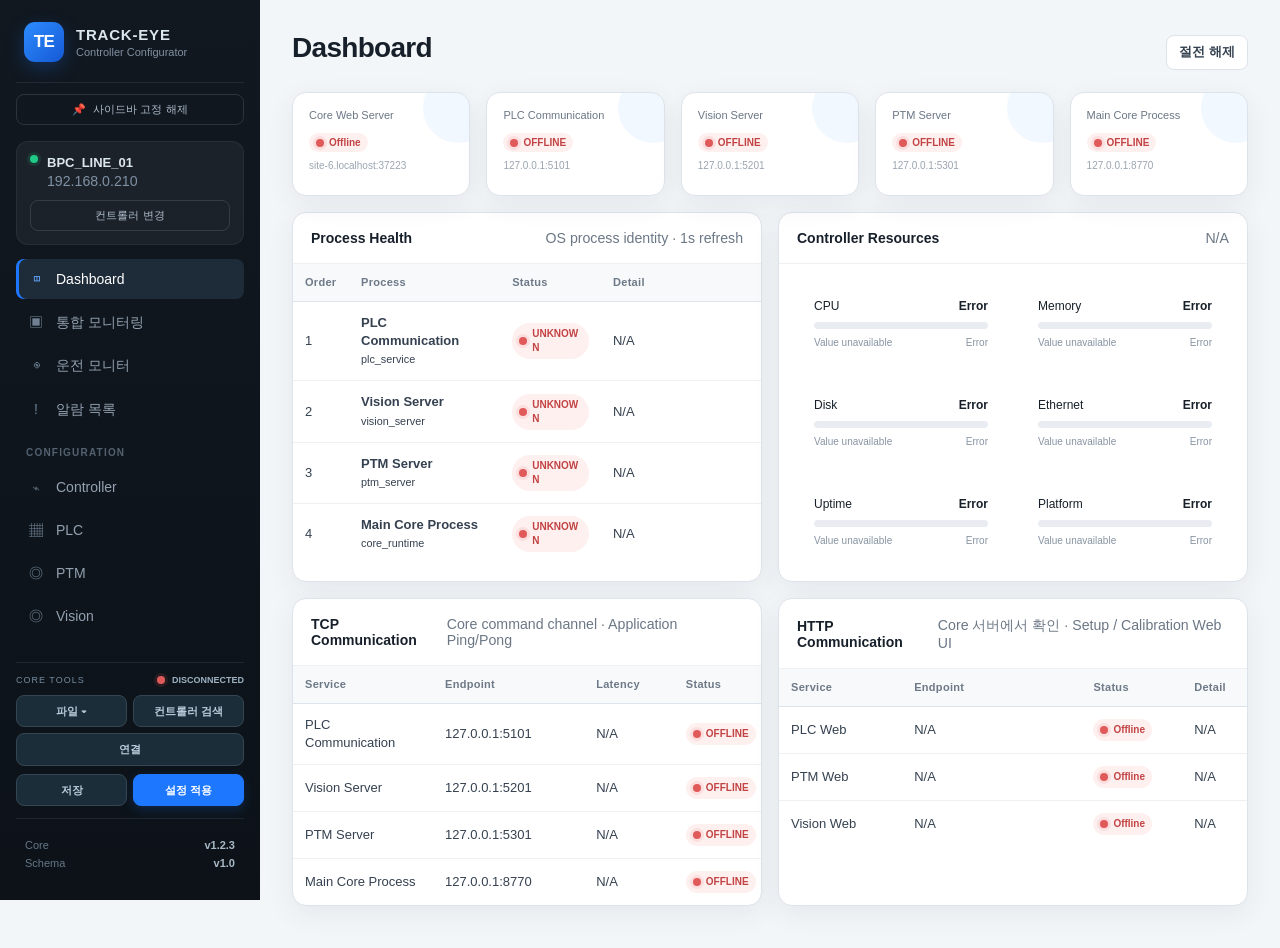
==== commit b7c2b28e: "통합 모니터링 수정" ====
--- a/web/index.html
+++ b/web/index.html
@@ -49,6 +49,25 @@
         <button class="nav-item" data-view="system"><span>⚙</span>System</button>
       </nav>
 
+      <section class="sidebar-tools" aria-label="Core 파일 및 설정 도구">
+        <div class="sidebar-tools-heading"><span>CORE TOOLS</span><span class="connection-badge"><span class="status-dot offline"></span>DISCONNECTED</span></div>
+        <div class="sidebar-tool-grid">
+          <div class="file-menu-wrap">
+            <button class="toolbar-btn" id="fileMenuBtn">파일 ▾</button>
+            <div class="dropdown hidden" id="fileMenu">
+              <button data-file-action="new">새 파일</button>
+              <button data-file-action="open">파일 불러오기</button>
+              <button data-file-action="save">파일 저장 (.tre)</button>
+              <div class="divider"></div>
+              <button data-file-action="export">설정 내보내기</button>
+            </div>
+          </div>
+          <button class="toolbar-btn" id="discoverBtn">컨트롤러 검색</button>
+          <button class="toolbar-btn" id="connectBtn">연결 해제</button>
+        </div>
+        <div class="sidebar-save-tools"><button class="secondary" id="saveBtn" title="현재 화면 설정을 Core 서버에 저장합니다. 파일 메뉴의 .tre 저장과는 다릅니다.">저장</button><button class="primary" id="applyBtn" title="설정을 저장하고 Core 설정을 다시 불러옵니다. Controller·Logging·Alarm·System 화면에서는 저장과 같은 동작입니다.">설정 적용</button></div>
+      </section>
+
       <div class="sidebar-footer">
         <div class="version-line"><span>Core</span><strong>v1.2.3</strong></div>
         <div class="version-line"><span>Schema</span><strong>v1.0</strong></div>
@@ -56,28 +75,6 @@
     </aside>
 
     <main class="main">
-      <header class="topbar">
-        <div class="topbar-left">
-          <div class="file-menu-wrap">
-            <button class="toolbar-btn" id="fileMenuBtn">파일 ▾</button>
-            <div class="dropdown hidden" id="fileMenu">
-              <button data-file-action="new">새 파일</button>
-              <button data-file-action="open">파일 불러오기</button>
-              <button data-file-action="save">파일 저장</button>
-              <div class="divider"></div>
-              <button data-file-action="export">설정 내보내기</button>
-            </div>
-          </div>
-          <button class="toolbar-btn" id="discoverBtn">컨트롤러 검색</button>
-          <button class="toolbar-btn" id="connectBtn">연결 해제</button>
-        </div>
-        <div class="topbar-right">
-          <span class="connection-badge"><span class="status-dot online"></span>CONNECTED</span>
-          <button class="secondary" id="saveBtn">저장</button>
-          <button class="primary" id="applyBtn">설정 적용</button>
-        </div>
-      </header>
-
       <section class="content">
         <div class="page-head">
           <div>
--- a/web/assets/css/styles.css
+++ b/web/assets/css/styles.css
@@ -56,6 +56,19 @@
 .nav-item.active { background: #1e2b38; color: #fff; box-shadow: inset 3px 0 0 var(--accent); }
 .nav-item.active span { color: #62a6ff; }
 .sidebar-footer { margin-top: auto; padding: 14px 9px 3px; border-top: 1px solid rgba(255,255,255,.08); }
+.sidebar { overflow:hidden; }
+.sidebar > :not(.nav) { flex:none; }
+.sidebar .nav { flex:1; min-height:120px; overflow:auto; margin-bottom:12px; }
+.sidebar-tools { padding:12px 0; border-top:1px solid #ffffff16; }
+.sidebar-tools-heading { display:flex; align-items:center; justify-content:space-between; gap:8px; margin-bottom:10px; color:#758b9e; font-size:9px; letter-spacing:1px; }
+.sidebar-tools .connection-badge { margin:0; color:#9db1c1; font-size:9px; letter-spacing:0; }
+.sidebar-tool-grid { display:grid; grid-template-columns:1fr 1fr; gap:6px; }
+.sidebar-tool-grid > :last-child { grid-column:1/-1; }
+.sidebar-tools .toolbar-btn, .sidebar-tools .secondary { width:100%; background:#1c2d3a; color:#b9cbda; border-color:#344553; padding:8px 6px; font-size:11px; }
+.sidebar-tools .toolbar-btn:hover, .sidebar-tools .secondary:hover { background:#293f50; }
+.sidebar-tools .dropdown { top:auto; bottom:calc(100% + 7px); min-width:205px; }
+.sidebar-save-tools { display:grid; grid-template-columns:1fr 1fr; gap:6px; margin-top:8px; }
+.sidebar-save-tools .primary { padding:8px 6px; font-size:11px; }
 .version-line { display: flex; justify-content: space-between; margin: 6px 0; font-size: 11px; color: #657789; }
 .version-line strong { color: #a9b8c6; font-weight: 600; }
 
--- a/web/assets/css/integrated_monitor.css
+++ b/web/assets/css/integrated_monitor.css
@@ -1,6 +1,6 @@
 .content.integrated-content { max-width:none; padding:12px; }
 .integrated-content .page-head { display:none; }
-.integrated-monitor { display:flex; flex-direction:column; gap:10px; height:calc(100dvh - 88px); min-height:640px; color:#263747; }
+.integrated-monitor { display:flex; flex-direction:column; gap:10px; height:calc(100dvh - 24px); min-height:640px; color:#263747; }
 .integrated-monitor *, .im-alarm-list * { box-sizing:border-box; }
 .integrated-monitor [hidden], .im-alarm-list [hidden] { display:none !important; }
 .integrated-monitor:fullscreen { height:100dvh; padding:14px; background:#edf2f6; }
@@ -53,14 +53,19 @@
 .im-vision-actions a { color:#bed0dd; font-size:10px; text-decoration:none; }
 .im-vision-actions button { border:1px solid #415462; border-radius:6px; background:#293d4c; color:#d6e3ec; width:25px; height:24px; font-size:18px; padding:0; }
 .im-vision-viewport { position:relative; flex:1; min-height:0; background:#0b141c; }
-.im-vision-viewport iframe { display:block; width:100%; height:100%; border:0; background:#0b141c; }
+.im-vision-viewport img { display:block; width:100%; height:100%; object-fit:contain; background:#0b141c; }
+.im-vision-viewport .camera-message { position:absolute; inset:0; display:flex; align-items:center; justify-content:center; padding:24px; background:#111e29e8; color:#c2d2df; font-size:14px; text-align:center; line-height:1.7; }
 .im-vision-empty { position:absolute; inset:0; display:flex; flex-direction:column; align-items:center; justify-content:center; gap:12px; padding:25px; background:#111e29; color:#c2d2df; text-align:center; }
 .im-vision-empty > span { font-size:45px; line-height:1; color:#55798f; }
 .im-vision-empty > strong { font-size:16px; }
 .im-vision-empty > small { color:#7f9aad; font-size:11px; line-height:1.7; }
-.im-vision-metrics { display:grid; flex:none; grid-template-columns:repeat(4,minmax(0,1fr)); border-top:1px solid #304350; }
+.im-vision-metrics { display:grid; flex:none; grid-template-columns:repeat(4,minmax(0,1fr)); border-bottom:1px solid #304350; }
 .im-vision-metrics > div { min-width:0; padding:10px 13px; border-right:1px solid #304350; }
 .im-vision-metrics > div:last-child { border:0; }
+.im-vision-metrics > div:nth-child(4) { border-right:0; }
+.im-vision-metrics > div:nth-child(-n+4) { border-bottom:1px solid #304350; }
+.im-vision-metrics .im-metric-wide { grid-column:span 2; }
+.im-vision-metrics .im-metric-wide strong { font-size:12px; }
 .im-vision-metrics span { display:block; color:#91a9b9; font-size:10px; }
 .im-vision-metrics strong { display:block; margin-top:5px; color:#e5f1f7; font-size:14px; font-variant-numeric:tabular-nums; }
 .im-target-ids { display:flex; justify-content:center; gap:24px; align-items:center; }
@@ -136,6 +141,45 @@
 .im-alarm-detail dd { margin:0; color:#4c687e; white-space:pre-line; }
 .im-alarm-table .im-empty-row { padding:45px 20px; color:#8497a7; text-align:center; }
 .im-alarm-list-foot { display:flex; justify-content:space-between; align-items:center; gap:12px; margin-top:14px; font-size:11px; color:#8194a4; }
+.im-plc-dialog { width:calc(100vw - 32px); max-width:1800px; height:calc(100dvh - 32px); max-height:1100px; margin:auto; padding:0; border:1px solid #ccd9e3; border-radius:14px; background:#f2f6fa; color:#29475e; overflow:hidden; }
+.im-plc-dialog[open] { display:flex; flex-direction:column; }
+.im-plc-dialog::backdrop { background:#0c1928ad; backdrop-filter:blur(3px); }
+.im-plc-modal-head { display:flex; flex:none; align-items:center; justify-content:space-between; gap:16px; padding:16px 20px; border-bottom:1px solid #dce5ed; background:#fff; }
+.im-plc-modal-head h2 { margin:4px 0; font-size:21px; }
+.im-plc-modal-head small { font-size:10px; color:#70899d; }
+.im-plc-modal-toolbar { display:flex; flex:none; align-items:center; justify-content:space-between; gap:12px; padding:10px 16px; }
+.im-plc-modal-toolbar .tabs { margin:0; }
+.im-plc-modal-toolbar label { display:flex; align-items:center; gap:5px; color:#70899d; font-size:11px; white-space:nowrap; }
+.im-plc-modal-body { display:grid; flex:1; min-width:0; min-height:0; gap:12px; padding:0 16px; overflow:hidden; }
+.im-plc-modal-body[data-mode="both"] { grid-template-columns:repeat(2,minmax(0,1fr)); }
+.im-plc-data-pane { display:flex; flex-direction:column; min-width:0; min-height:0; overflow:hidden; border:1px solid #dbe5ee; border-radius:10px; background:#fff; }
+.im-plc-data-pane h3 { display:flex; flex:none; justify-content:space-between; align-items:center; margin:0; padding:9px 12px; border-bottom:1px solid #e3ebf1; font-size:12px; line-height:16px; }
+.im-plc-data-pane h3 small { font-size:10px; font-weight:400; color:#8598a8; }
+.im-plc-live-table { flex:none; table-layout:fixed; width:100%; }
+.im-plc-live-table .im-col-address { width:100px; }
+.im-plc-live-table .im-col-item { width:170px; }
+.im-plc-live-table .im-col-value { width:85px; }
+.im-plc-live-table th { padding:7px 10px; line-height:14px; font-size:10px; }
+.im-plc-live-table tbody tr { height:42px; cursor:pointer; }
+.im-plc-live-table td { height:42px; padding:5px 10px; font-size:11px; line-height:14px; }
+.im-plc-live-table td:first-child { font-size:11px; font-variant-numeric:tabular-nums; }
+.im-plc-live-table td > span { display:-webkit-box; -webkit-box-orient:vertical; -webkit-line-clamp:2; line-clamp:2; max-height:28px; overflow:hidden; overflow-wrap:anywhere; }
+.im-plc-live-table td > strong { display:block; font-size:12px; line-height:14px; font-variant-numeric:tabular-nums; }
+.im-plc-live-table td > small { display:block; font-size:9px; line-height:12px; color:#8a9eaf; }
+.im-plc-live-table tr:focus-visible { outline:2px solid #4a9adb; outline-offset:-2px; }
+.im-plc-pagination { display:flex; flex:none; justify-content:center; align-items:center; gap:16px; margin-top:auto; padding:7px 10px; border-top:1px solid #e4ecf3; color:#627f95; font-size:11px; }
+.im-plc-pagination button { padding:1px 13px; font-size:21px; line-height:24px; }
+.im-plc-pagination button:disabled { opacity:.35; cursor:default; }
+.im-plc-pagination span { min-width:130px; text-align:center; font-variant-numeric:tabular-nums; }
+.im-plc-pagination small { color:#90a3b2; font-size:10px; }
+.im-plc-modal-note { flex:none; padding:9px 16px; color:#7f95a8; font-size:10px; }
+.im-plc-row-detail { display:flex; flex-direction:column; min-height:0; padding:16px; border:1px solid #dce6ef; border-radius:10px; background:#fff; }
+.im-plc-row-detail > div:first-child { display:flex; align-items:center; gap:16px; flex-wrap:wrap; }
+.im-plc-row-detail > div:first-child > strong { font-size:15px; }
+.im-plc-row-detail > div:first-child > b { margin-left:auto; font-size:22px; }
+.im-plc-row-detail > div:first-child small { color:#90a3b2; font-size:11px; }
+.im-plc-row-detail > p { margin:20px 0; font-size:13px; line-height:22px; white-space:pre-wrap; overflow-wrap:anywhere; }
+.im-plc-dialog[data-stale="true"] .im-plc-live-table td > strong { color:#96a5b1; }
 @keyframes im-alarm-scroll { to { transform:translateX(-50%); } }
 @media (prefers-reduced-motion:reduce) { .im-ticker-track { animation:none; } .im-ticker-window { overflow:auto; } .im-ticker-track > span[aria-hidden] { display:none; } }
 @media (min-width:941px) and (max-height:800px) {
@@ -162,7 +206,7 @@
   .im-alarm-summary > div { padding:12px; }
 }
 @media (max-width:940px) {
-  .integrated-monitor { height:auto; min-height:calc(100dvh - 88px); }
+  .integrated-monitor { height:auto; min-height:calc(100dvh - 24px); }
   .im-workspace { display:flex; flex-direction:column; }
   .im-vision { height:540px; flex:none; }
   .im-side { grid-template-columns:repeat(2,minmax(0,1fr)); grid-template-rows:auto auto; }
@@ -193,4 +237,19 @@
   .im-alarm-search input { width:100%; }
   .im-alarm-summary span { font-size:10px; }
   .im-alarm-summary strong { font-size:17px; }
-}
+  .im-vision-metrics .im-metric-wide { grid-column:1/-1; }
+  .im-plc-dialog { width:calc(100vw - 12px); height:calc(100dvh - 12px); }
+  .im-plc-modal-head { padding:10px 12px; }
+  .im-plc-modal-head h2 { font-size:18px; }
+  .im-plc-modal-toolbar { padding:8px; gap:8px; flex-wrap:wrap; }
+  .im-plc-modal-toolbar .tabs { width:100%; }
+  .im-plc-modal-toolbar .tab { padding:7px; font-size:10px; }
+  .im-plc-modal-toolbar [data-plc-mode="both"] { display:none; }
+  .im-plc-modal-body { padding:0 8px; }
+  .im-plc-live-table .im-col-address { width:76px; }
+  .im-plc-live-table .im-col-item { width:88px; }
+  .im-plc-live-table .im-col-value { width:57px; }
+  .im-plc-live-table th, .im-plc-live-table td { padding-left:5px; padding-right:5px; font-size:9px; }
+  .im-plc-live-table td:first-child { font-size:9px; }
+  .im-plc-modal-note { padding:8px; font-size:9px; }
+}
